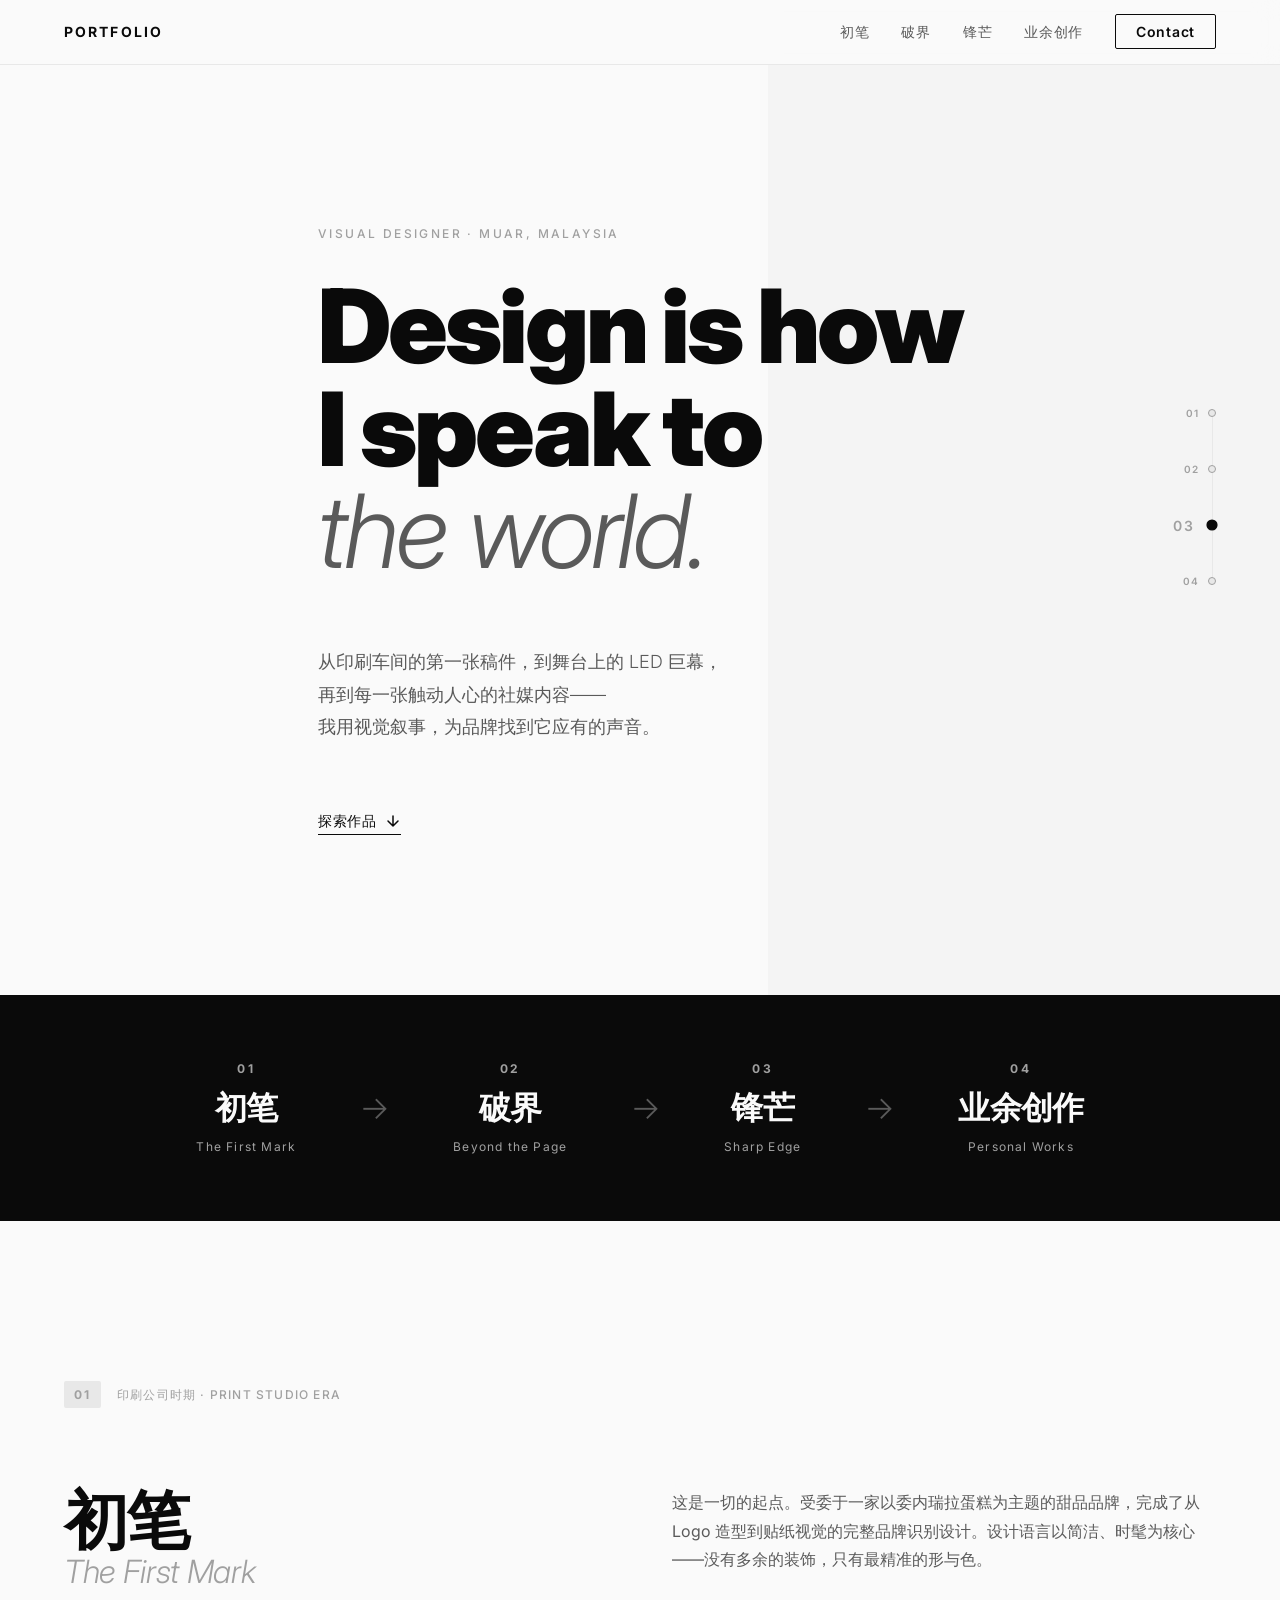
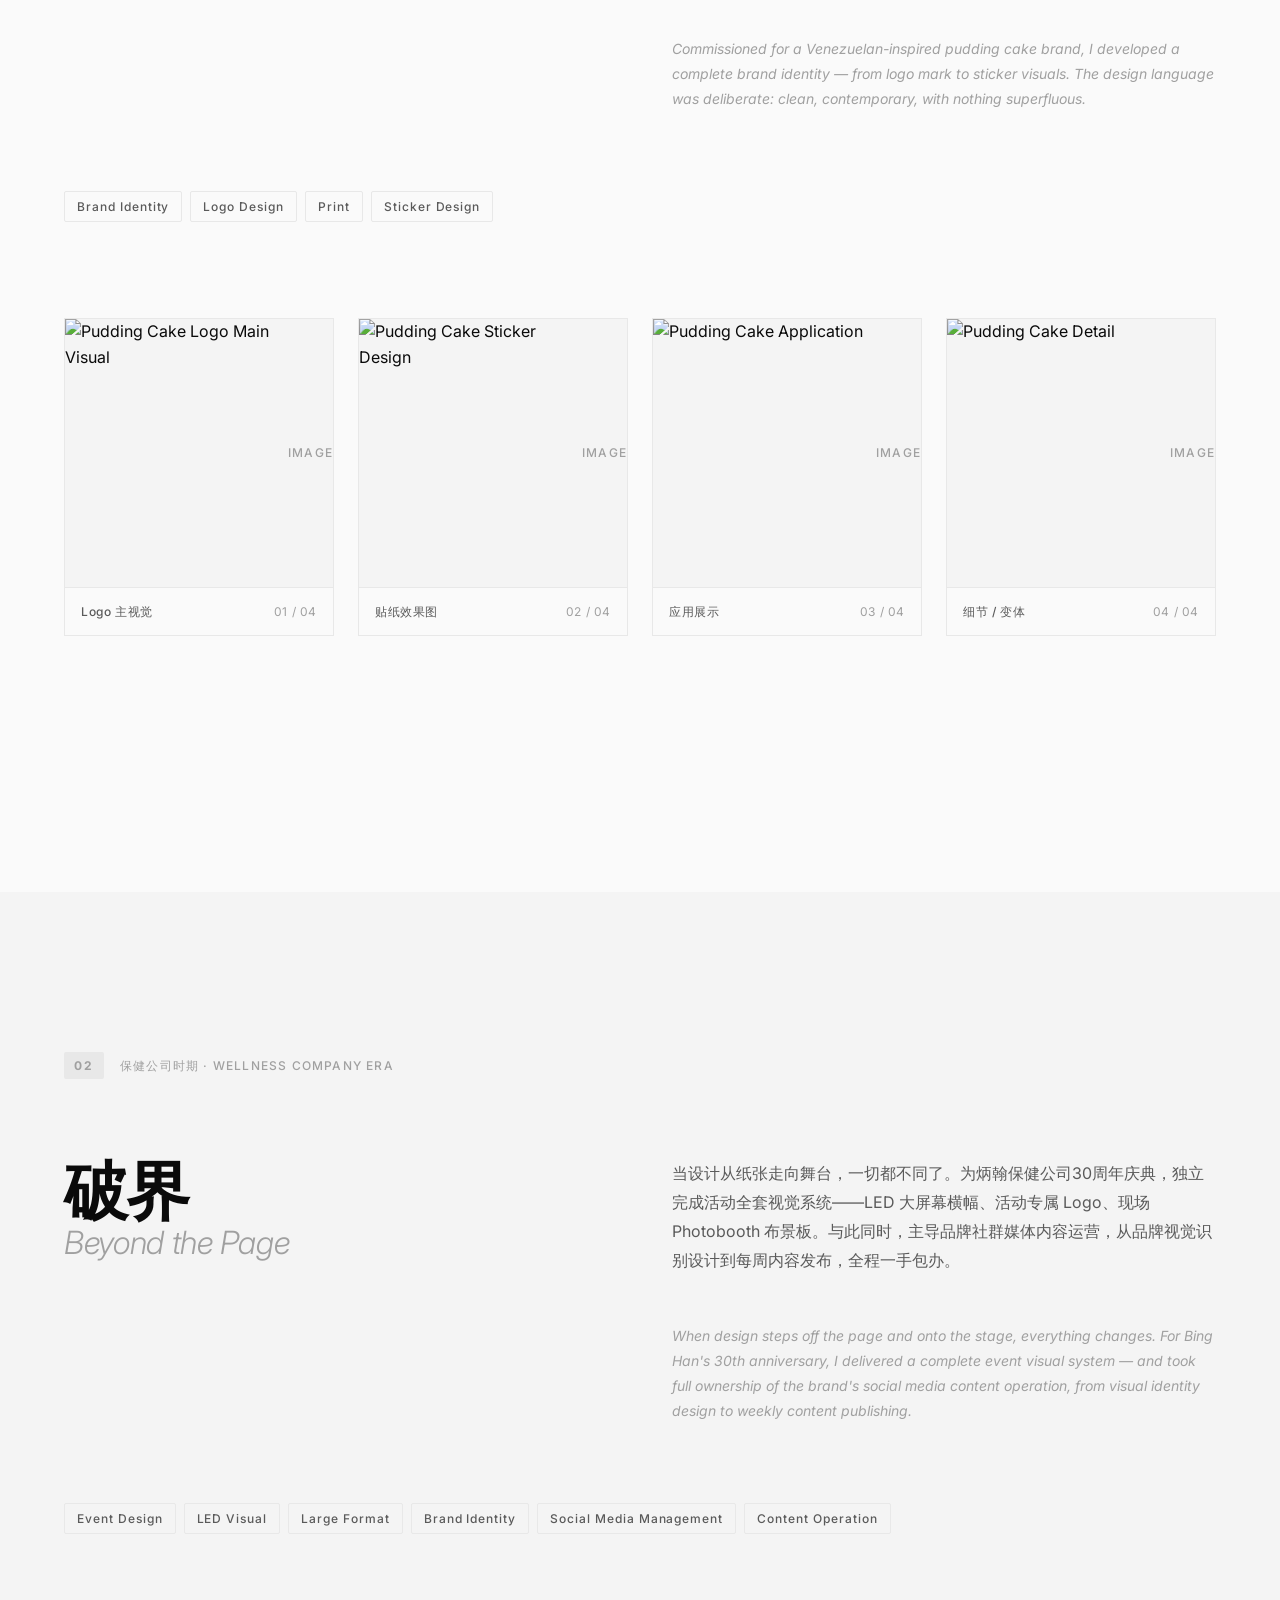
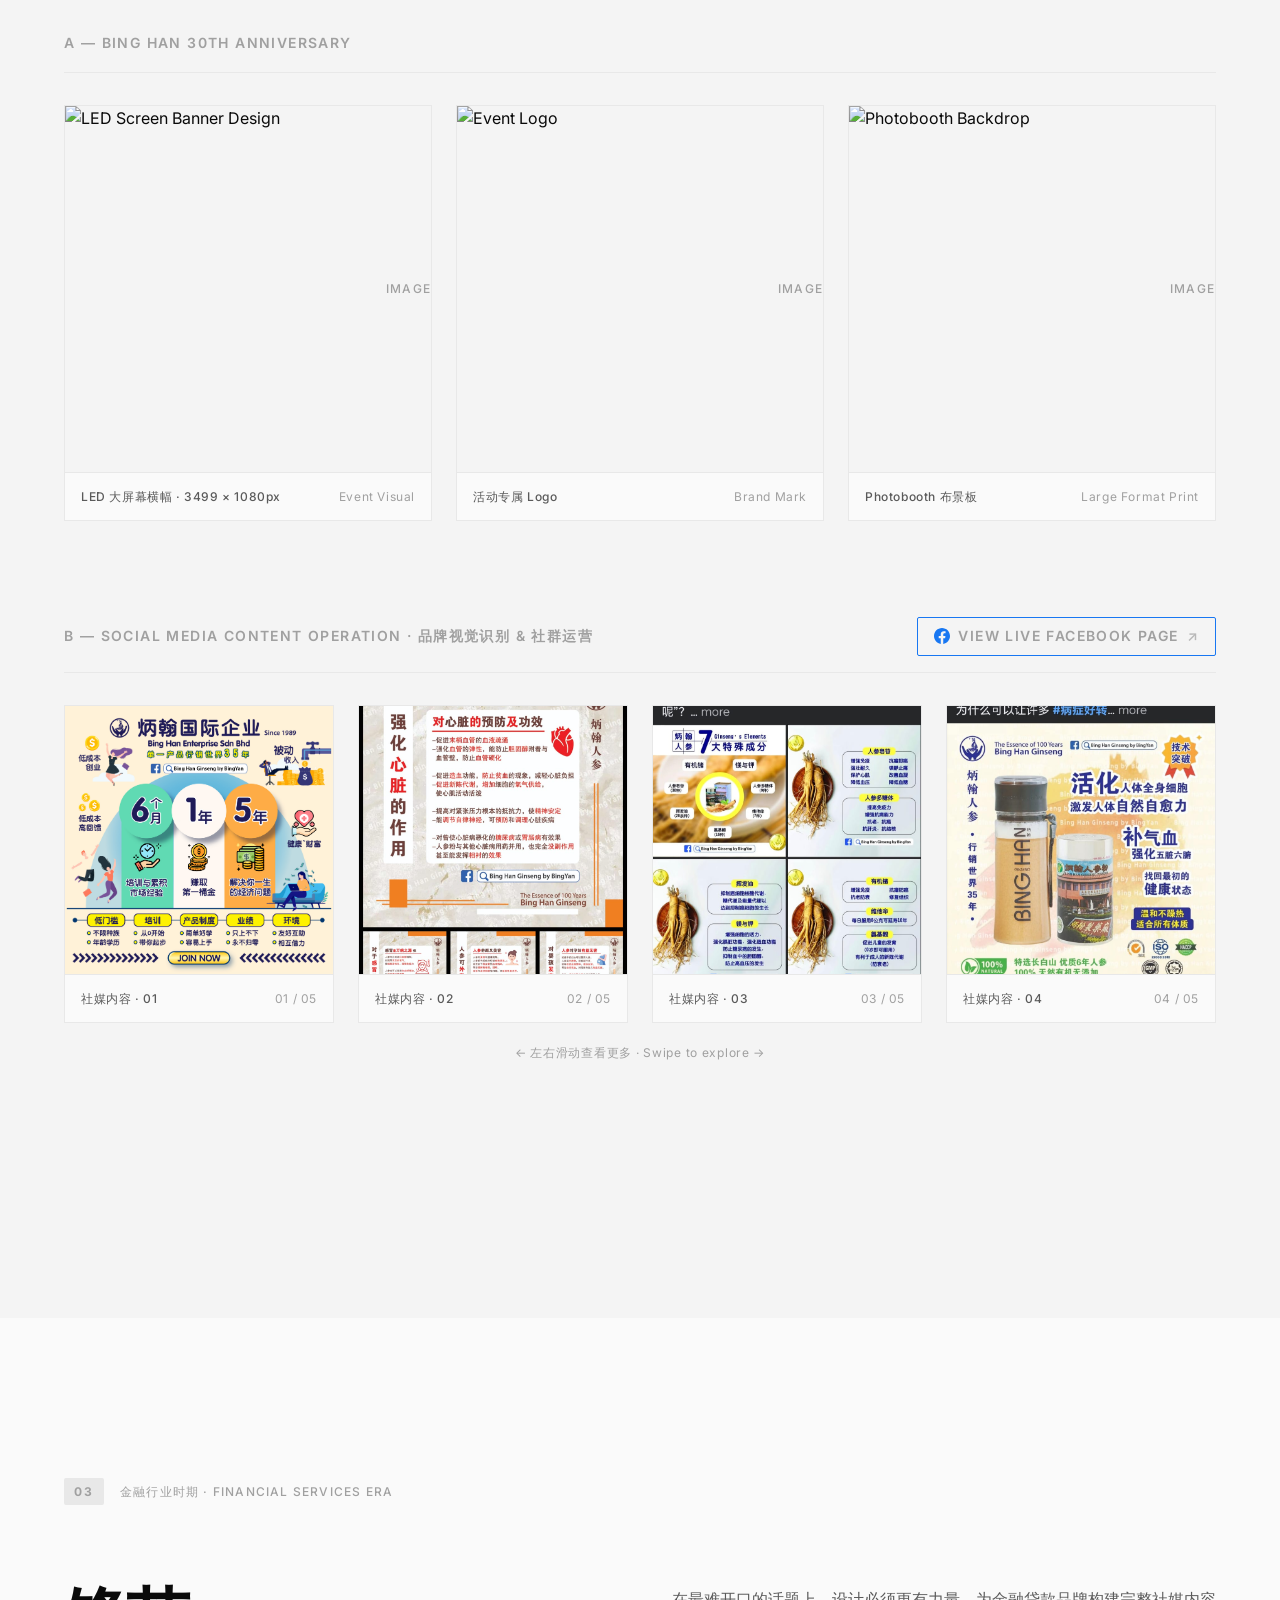
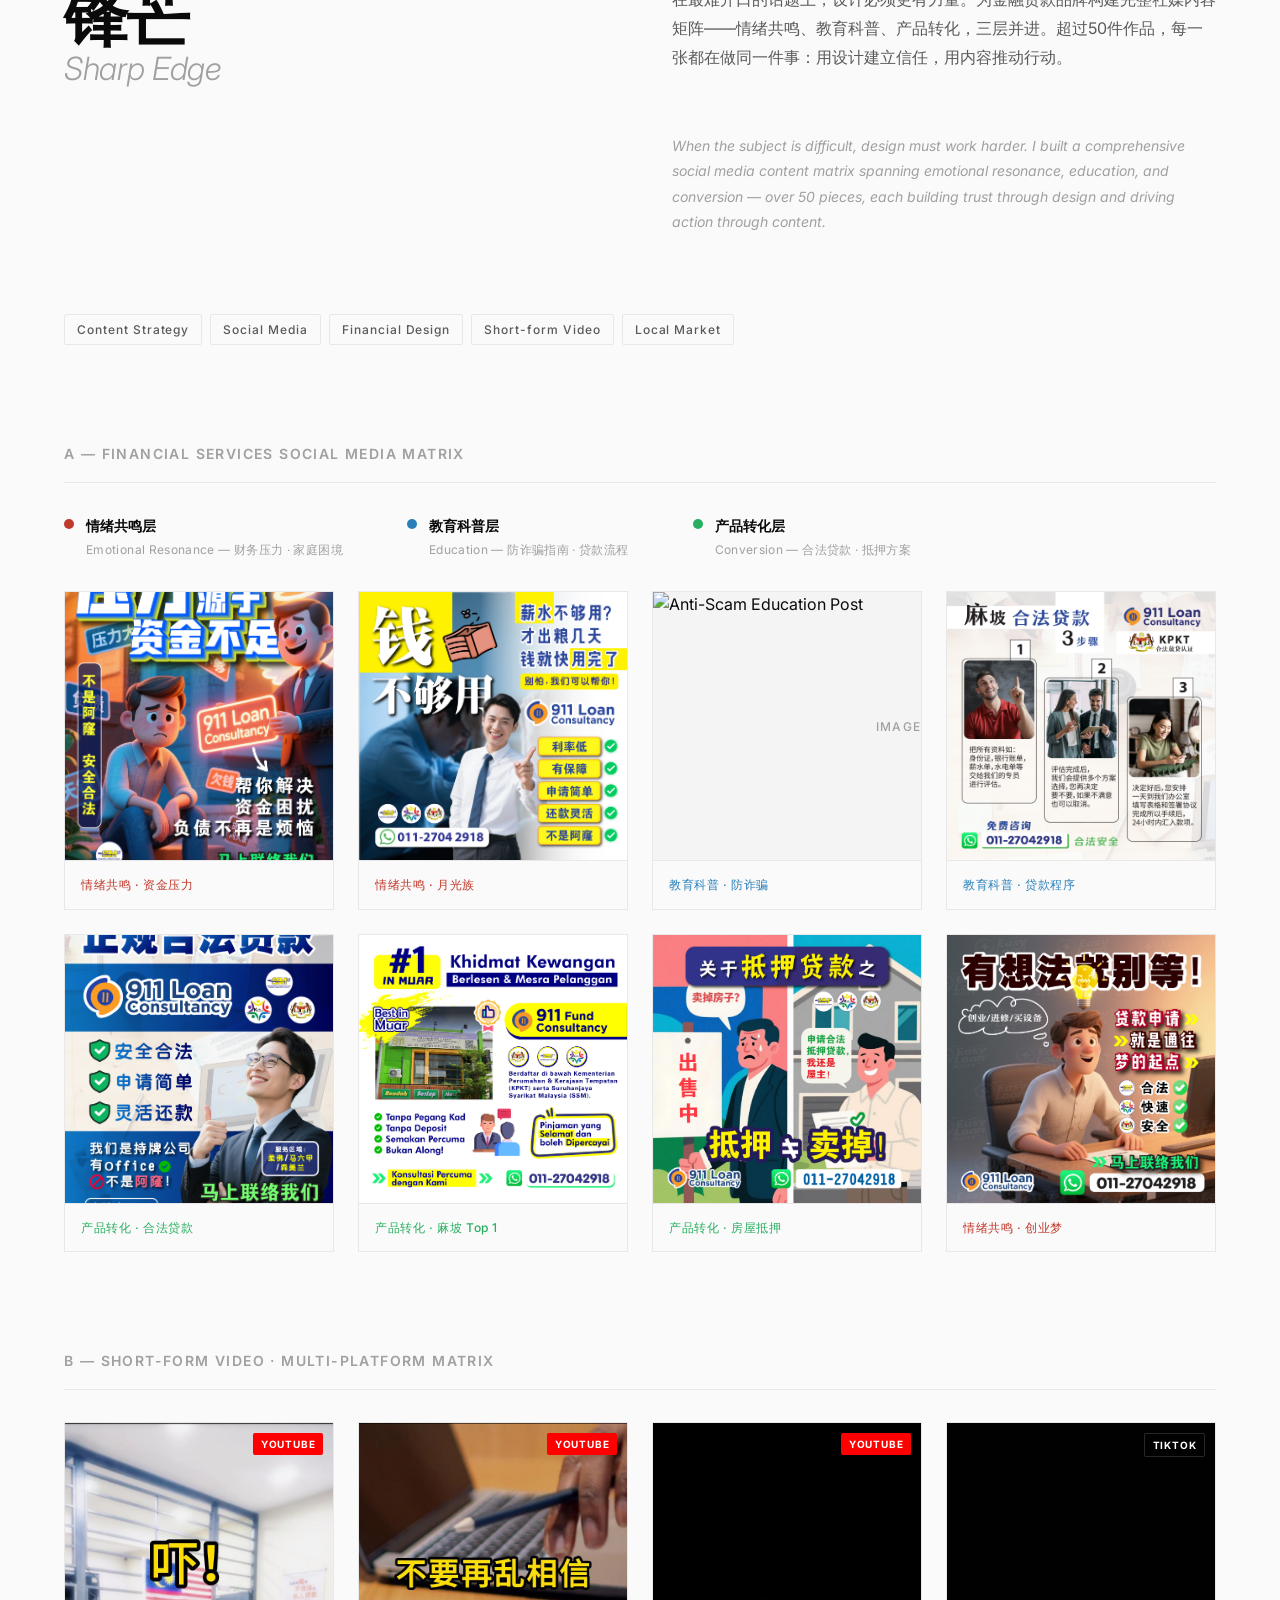
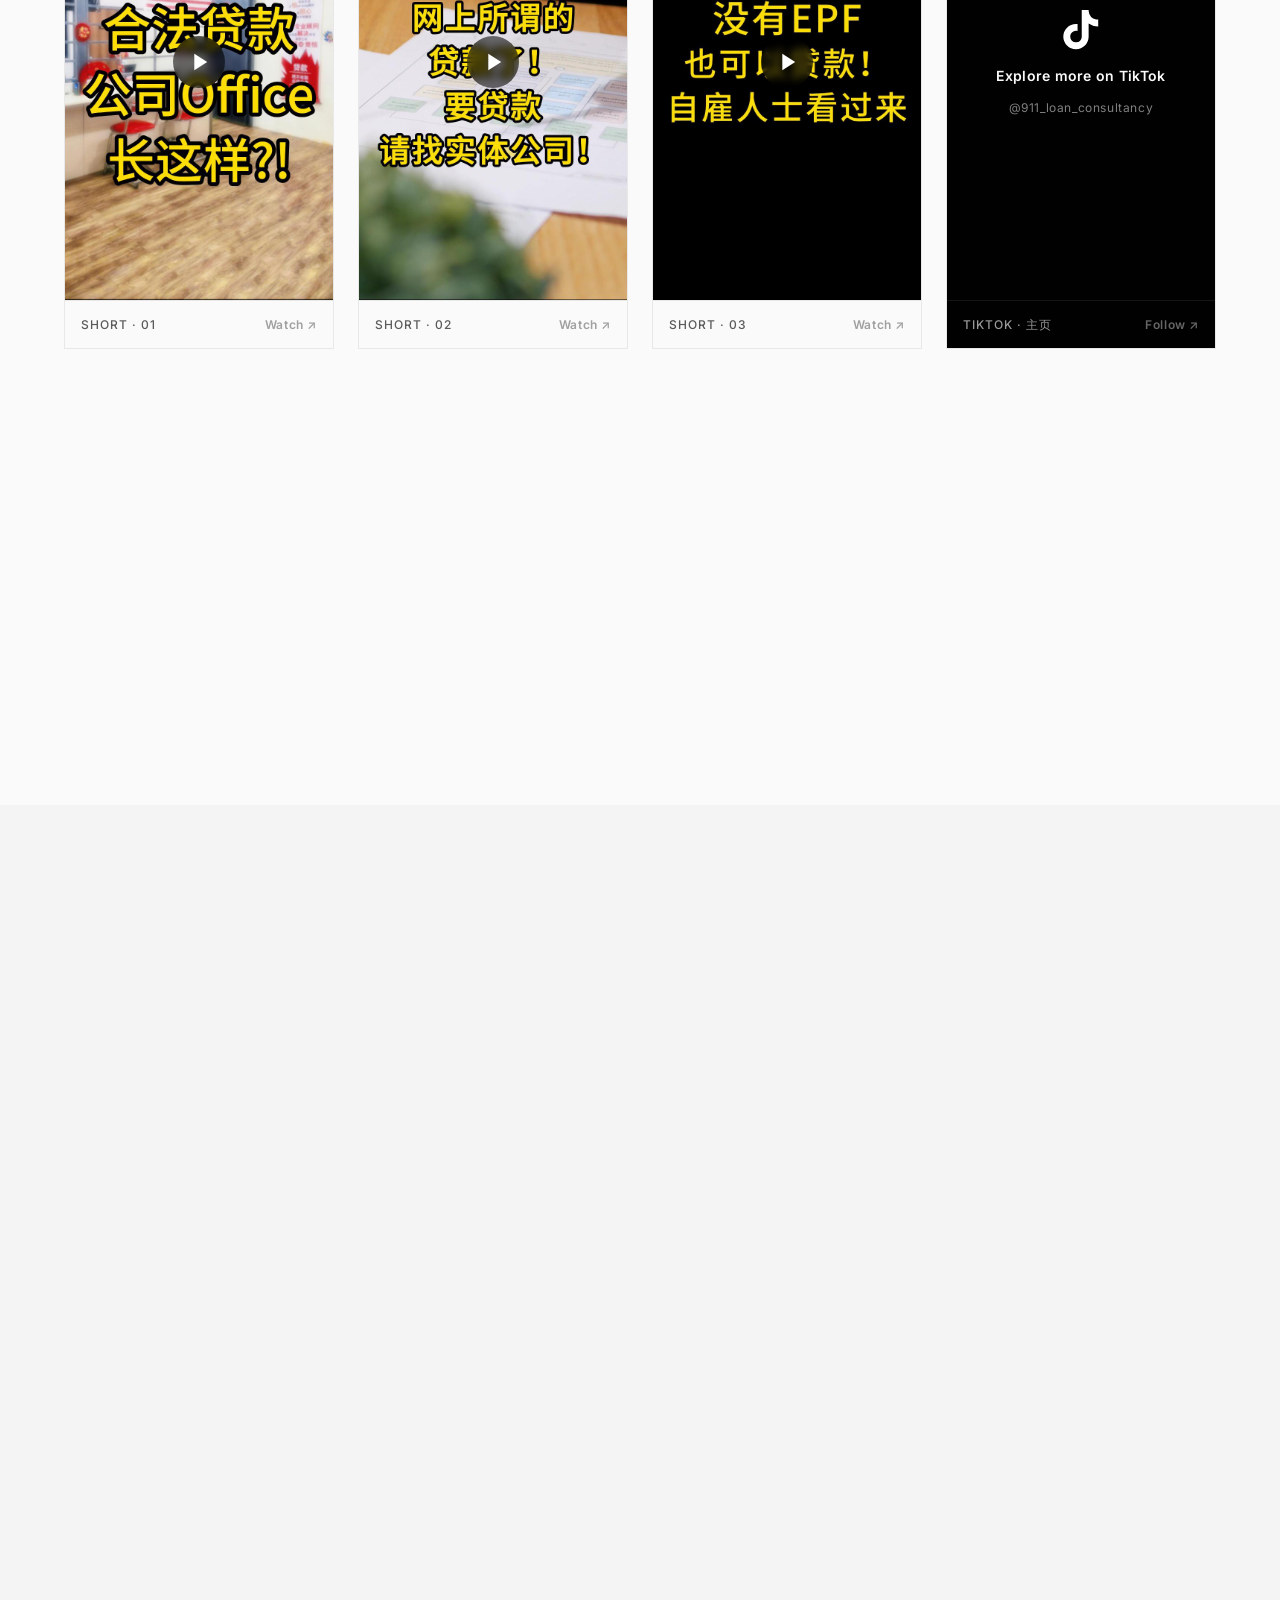
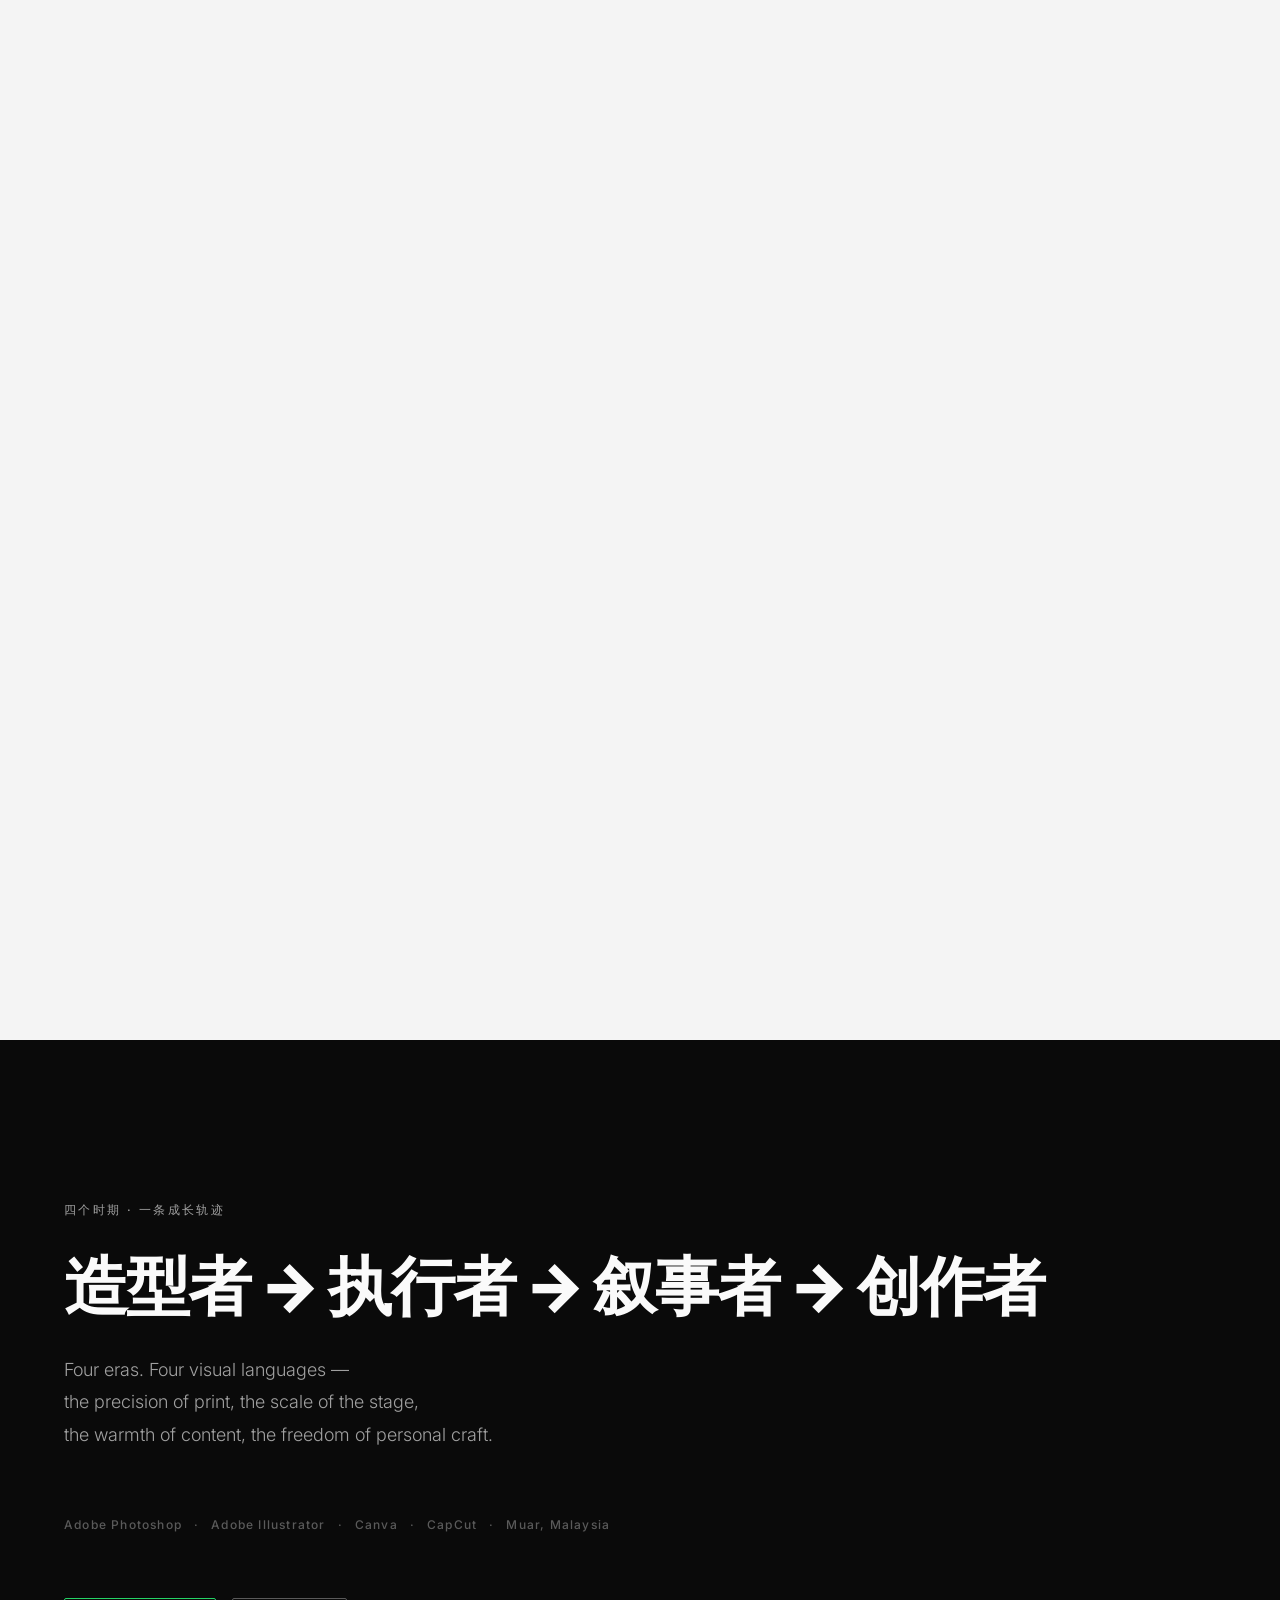
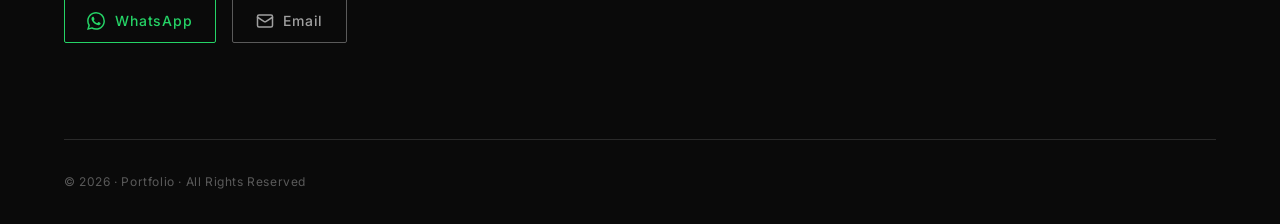
==== projects/portfolio_web/index.html @ f8f8dd73 "my portfolio launch" ====
<!DOCTYPE html>
<html lang="zh-CN">
<head>
  <meta charset="UTF-8" />
  <meta name="viewport" content="width=device-width, initial-scale=1.0" />
  <title>Portfolio · Design Evolution</title>
  <link rel="preconnect" href="https://fonts.googleapis.com" />
  <link rel="preconnect" href="https://fonts.gstatic.com" crossorigin />
  <link href="https://fonts.googleapis.com/css2?family=Inter:wght@300;400;500;600;700;900&display=swap" rel="stylesheet" />
  <link rel="stylesheet" href="style.css" />
</head>
<body>

  <!-- ═══════════════════════════════════════
       NAVIGATION
  ═══════════════════════════════════════ -->
  <nav class="nav">
    <div class="nav__inner">
      <span class="nav__logo">Portfolio</span>
      <ul class="nav__links">
        <li><a href="#era-1">初笔</a></li>
        <li><a href="#era-2">破界</a></li>
        <li><a href="#era-3">锋芒</a></li>
        <li><a href="#era-4">业余创作</a></li>
        <li><a href="#contact" class="nav__cta">Contact</a></li>
      </ul>
    </div>
  </nav>

  <!-- ═══════════════════════════════════════
       HERO
  ═══════════════════════════════════════ -->
  <header class="hero">
    <div class="hero__inner">
      <p class="hero__eyebrow">Visual Designer · Muar, Malaysia</p>
      <h1 class="hero__title">
        Design is how<br />
        I speak to<br />
        <em>the world.</em>
      </h1>
      <p class="hero__sub">
        从印刷车间的第一张稿件，到舞台上的 LED 巨幕，<br />
        再到每一张触动人心的社媒内容——<br />
        我用视觉叙事，为品牌找到它应有的声音。
      </p>
      <a href="#era-1" class="hero__scroll">
        <span>探索作品</span>
        <svg width="16" height="16" viewBox="0 0 16 16" fill="none">
          <path d="M8 3v10M3 8l5 5 5-5" stroke="currentColor" stroke-width="1.5" stroke-linecap="round" stroke-linejoin="round"/>
        </svg>
      </a>
    </div>
    <!-- Timeline indicator -->
    <div class="hero__timeline">
      <div class="timeline-dot active" data-era="01"></div>
      <div class="timeline-line"></div>
      <div class="timeline-dot" data-era="02"></div>
      <div class="timeline-line"></div>
      <div class="timeline-dot" data-era="03"></div>
      <div class="timeline-line"></div>
      <div class="timeline-dot" data-era="04"></div>
    </div>
  </header>

  <!-- ═══════════════════════════════════════
       EVOLUTION STRIP
  ═══════════════════════════════════════ -->
  <section class="evolution">
    <div class="evolution__inner">
      <div class="evolution__item">
        <span class="evolution__num">01</span>
        <span class="evolution__zh">初笔</span>
        <span class="evolution__en">The First Mark</span>
      </div>
      <div class="evolution__arrow">→</div>
      <div class="evolution__item">
        <span class="evolution__num">02</span>
        <span class="evolution__zh">破界</span>
        <span class="evolution__en">Beyond the Page</span>
      </div>
      <div class="evolution__arrow">→</div>
      <div class="evolution__item">
        <span class="evolution__num">03</span>
        <span class="evolution__zh">锋芒</span>
        <span class="evolution__en">Sharp Edge</span>
      </div>
      <div class="evolution__arrow">→</div>
      <div class="evolution__item">
        <span class="evolution__num">04</span>
        <span class="evolution__zh">业余创作</span>
        <span class="evolution__en">Personal Works</span>
      </div>
    </div>
  </section>

  <!-- ═══════════════════════════════════════
       ERA 1 — 初笔 · THE FIRST MARK
  ═══════════════════════════════════════ -->
  <section class="era" id="era-1">
    <div class="era__header">
      <div class="era__meta">
        <span class="era__num">01</span>
        <span class="era__context">印刷公司时期 · Print Studio Era</span>
      </div>
      <h2 class="era__title">初笔<br /><span>The First Mark</span></h2>
      <p class="era__desc">
        这是一切的起点。受委于一家以委内瑞拉蛋糕为主题的甜品品牌，完成了从 Logo 造型到贴纸视觉的完整品牌识别设计。设计语言以简洁、时髦为核心——没有多余的装饰，只有最精准的形与色。
      </p>
      <p class="era__desc era__desc--en">
        Commissioned for a Venezuelan-inspired pudding cake brand, I developed a complete brand identity — from logo mark to sticker visuals. The design language was deliberate: clean, contemporary, with nothing superfluous.
      </p>
      <div class="era__tags">
        <span class="tag">Brand Identity</span>
        <span class="tag">Logo Design</span>
        <span class="tag">Print</span>
        <span class="tag">Sticker Design</span>
      </div>
    </div>

    <div class="era__grid era__grid--4">
      <div class="card">
        <div class="card__img-wrap">
          <img src="../../assets/portfolio/p1/Portfolio pudding cake-01.jpg"
               alt="Pudding Cake Logo Main Visual"
               loading="lazy"
               onerror="this.parentElement.classList.add('card__img-wrap--placeholder')" />
        </div>
        <div class="card__info">
          <span class="card__label">Logo 主视觉</span>
          <span class="card__num">01 / 04</span>
        </div>
      </div>
      <div class="card">
        <div class="card__img-wrap">
          <img src="../../assets/portfolio/p1/Portfolio pudding cake-02.jpg"
               alt="Pudding Cake Sticker Design"
               loading="lazy"
               onerror="this.parentElement.classList.add('card__img-wrap--placeholder')" />
        </div>
        <div class="card__info">
          <span class="card__label">贴纸效果图</span>
          <span class="card__num">02 / 04</span>
        </div>
      </div>
      <div class="card">
        <div class="card__img-wrap">
          <img src="../../assets/portfolio/p1/Portfolio pudding cake-03.jpg"
               alt="Pudding Cake Application"
               loading="lazy"
               onerror="this.parentElement.classList.add('card__img-wrap--placeholder')" />
        </div>
        <div class="card__info">
          <span class="card__label">应用展示</span>
          <span class="card__num">03 / 04</span>
        </div>
      </div>
      <div class="card">
        <div class="card__img-wrap">
          <img src="../../assets/portfolio/p1/Portfolio pudding cake-04.jpg"
               alt="Pudding Cake Detail"
               loading="lazy"
               onerror="this.parentElement.classList.add('card__img-wrap--placeholder')" />
        </div>
        <div class="card__info">
          <span class="card__label">细节 / 变体</span>
          <span class="card__num">04 / 04</span>
        </div>
      </div>
    </div>
  </section>

  <!-- ═══════════════════════════════════════
       ERA 2 — 破界 · BEYOND THE PAGE
  ═══════════════════════════════════════ -->
  <section class="era era--alt" id="era-2">
    <div class="era__header">
      <div class="era__meta">
        <span class="era__num">02</span>
        <span class="era__context">保健公司时期 · Wellness Company Era</span>
      </div>
      <h2 class="era__title">破界<br /><span>Beyond the Page</span></h2>
      <p class="era__desc">
        当设计从纸张走向舞台，一切都不同了。为炳翰保健公司30周年庆典，独立完成活动全套视觉系统——LED 大屏幕横幅、活动专属 Logo、现场 Photobooth 布景板。与此同时，主导品牌社群媒体内容运营，从品牌视觉识别设计到每周内容发布，全程一手包办。
      </p>
      <p class="era__desc era__desc--en">
        When design steps off the page and onto the stage, everything changes. For Bing Han's 30th anniversary, I delivered a complete event visual system — and took full ownership of the brand's social media content operation, from visual identity design to weekly content publishing.
      </p>
      <div class="era__tags">
        <span class="tag">Event Design</span>
        <span class="tag">LED Visual</span>
        <span class="tag">Large Format</span>
        <span class="tag">Brand Identity</span>
        <span class="tag">Social Media Management</span>
        <span class="tag">Content Operation</span>
      </div>
    </div>

    <!-- Sub-project A: Anniversary -->
    <div class="era__subheading">
      <span>A — Bing Han 30th Anniversary</span>
    </div>
    <div class="era__grid era__grid--3">
      <div class="card card--wide">
        <div class="card__img-wrap">
          <img src="../../assets/portfolio/p2/Bing Han 30th Anniversary/Led Screen presentation Design/3499 x 1080-01.png"
               alt="LED Screen Banner Design"
               loading="lazy"
               onerror="this.parentElement.classList.add('card__img-wrap--placeholder')" />
        </div>
        <div class="card__info">
          <span class="card__label">LED 大屏幕横幅 · 3499 × 1080px</span>
          <span class="card__num">Event Visual</span>
        </div>
      </div>
      <div class="card">
        <div class="card__img-wrap">
          <img src="../../assets/portfolio/p2/Bing Han 30th Anniversary/Led Screen presentation Design/LED Screen Logo-01.png"
               alt="Event Logo"
               loading="lazy"
               onerror="this.parentElement.classList.add('card__img-wrap--placeholder')" />
        </div>
        <div class="card__info">
          <span class="card__label">活动专属 Logo</span>
          <span class="card__num">Brand Mark</span>
        </div>
      </div>
      <div class="card">
        <div class="card__img-wrap">
          <img src="../../assets/portfolio/p2/Bing Han 30th Anniversary/Photobooth Design/布景板-01-01.jpg"
               alt="Photobooth Backdrop"
               loading="lazy"
               onerror="this.parentElement.classList.add('card__img-wrap--placeholder')" />
        </div>
        <div class="card__info">
          <span class="card__label">Photobooth 布景板</span>
          <span class="card__num">Large Format Print</span>
        </div>
      </div>
    </div>

    <!-- Sub-project B: Social Media Carousel + Facebook CTA -->
    <div class="era__subheading era__subheading--flex">
      <span>B — Social Media Content Operation · 品牌视觉识别 &amp; 社群运营</span>
      <a href="https://www.facebook.com/profile.php?id=100085576548294"
         class="fb-btn"
         target="_blank" rel="noopener noreferrer"
         aria-label="View Live Facebook Page">
        <svg width="16" height="16" viewBox="0 0 24 24" fill="currentColor" aria-hidden="true">
          <path d="M24 12.073c0-6.627-5.373-12-12-12s-12 5.373-12 12c0 5.99 4.388 10.954 10.125 11.854v-8.385H7.078v-3.47h3.047V9.43c0-3.007 1.792-4.669 4.533-4.669 1.312 0 2.686.235 2.686.235v2.953H15.83c-1.491 0-1.956.925-1.956 1.874v2.25h3.328l-.532 3.47h-2.796v8.385C19.612 23.027 24 18.062 24 12.073z"/>
        </svg>
        <span>View Live Facebook Page</span>
        <span class="fb-btn__arrow">↗</span>
      </a>
    </div>

    <!-- Horizontal Scroll Carousel -->
    <div class="carousel-wrap">
      <div class="carousel" role="region" aria-label="Social Media Posts Carousel">

        <div class="carousel-slide">
          <div class="carousel-img-wrap">
            <img src="../../assets/portfolio/p2/Social Media Post/1.jpg"
                 alt="Social Media Post 01"
                 loading="lazy"
                 onerror="this.parentElement.classList.add('carousel-img-wrap--placeholder')" />
          </div>
          <div class="carousel-info">
            <span class="carousel-label">社媒内容 · 01</span>
            <span class="carousel-num">01 / 05</span>
          </div>
        </div>

        <div class="carousel-slide">
          <div class="carousel-img-wrap">
            <img src="../../assets/portfolio/p2/Social Media Post/2.jpeg"
                 alt="Social Media Post 02"
                 loading="lazy"
                 onerror="this.parentElement.classList.add('carousel-img-wrap--placeholder')" />
          </div>
          <div class="carousel-info">
            <span class="carousel-label">社媒内容 · 02</span>
            <span class="carousel-num">02 / 05</span>
          </div>
        </div>

        <div class="carousel-slide">
          <div class="carousel-img-wrap">
            <img src="../../assets/portfolio/p2/Social Media Post/3.jpeg"
                 alt="Social Media Post 03"
                 loading="lazy"
                 onerror="this.parentElement.classList.add('carousel-img-wrap--placeholder')" />
          </div>
          <div class="carousel-info">
            <span class="carousel-label">社媒内容 · 03</span>
            <span class="carousel-num">03 / 05</span>
          </div>
        </div>

        <div class="carousel-slide">
          <div class="carousel-img-wrap">
            <img src="../../assets/portfolio/p2/Social Media Post/4.jpeg"
                 alt="Social Media Post 04"
                 loading="lazy"
                 onerror="this.parentElement.classList.add('carousel-img-wrap--placeholder')" />
          </div>
          <div class="carousel-info">
            <span class="carousel-label">社媒内容 · 04</span>
            <span class="carousel-num">04 / 05</span>
          </div>
        </div>

        <div class="carousel-slide">
          <div class="carousel-img-wrap">
            <img src="../../assets/portfolio/p2/Social Media Post/5.jpeg"
                 alt="Social Media Post 05"
                 loading="lazy"
                 onerror="this.parentElement.classList.add('carousel-img-wrap--placeholder')" />
          </div>
          <div class="carousel-info">
            <span class="carousel-label">社媒内容 · 05</span>
            <span class="carousel-num">05 / 05</span>
          </div>
        </div>

      </div>
      <!-- Scroll hint -->
      <p class="carousel-hint">← 左右滑动查看更多 · Swipe to explore →</p>
    </div>

  </section>

  <!-- ═══════════════════════════════════════
       ERA 3 — 锋芒 · SHARP EDGE
  ═══════════════════════════════════════ -->
  <section class="era" id="era-3">
    <div class="era__header">
      <div class="era__meta">
        <span class="era__num">03</span>
        <span class="era__context">金融行业时期 · Financial Services Era</span>
      </div>
      <h2 class="era__title">锋芒<br /><span>Sharp Edge</span></h2>
      <p class="era__desc">
        在最难开口的话题上，设计必须更有力量。为金融贷款品牌构建完整社媒内容矩阵——情绪共鸣、教育科普、产品转化，三层并进。超过50件作品，每一张都在做同一件事：用设计建立信任，用内容推动行动。
      </p>
      <p class="era__desc era__desc--en">
        When the subject is difficult, design must work harder. I built a comprehensive social media content matrix spanning emotional resonance, education, and conversion — over 50 pieces, each building trust through design and driving action through content.
      </p>
      <div class="era__tags">
        <span class="tag">Content Strategy</span>
        <span class="tag">Social Media</span>
        <span class="tag">Financial Design</span>
        <span class="tag">Short-form Video</span>
        <span class="tag">Local Market</span>
      </div>
    </div>

    <!-- Sub-project A: Social Media Matrix -->
    <div class="era__subheading">
      <span>A — Financial Services Social Media Matrix</span>
    </div>

    <!-- Content Layer Labels -->
    <div class="content-layers">
      <div class="layer">
        <span class="layer__dot layer__dot--1"></span>
        <div>
          <strong>情绪共鸣层</strong>
          <p>Emotional Resonance — 财务压力 · 家庭困境</p>
        </div>
      </div>
      <div class="layer">
        <span class="layer__dot layer__dot--2"></span>
        <div>
          <strong>教育科普层</strong>
          <p>Education — 防诈骗指南 · 贷款流程</p>
        </div>
      </div>
      <div class="layer">
        <span class="layer__dot layer__dot--3"></span>
        <div>
          <strong>产品转化层</strong>
          <p>Conversion — 合法贷款 · 抵押方案</p>
        </div>
      </div>
    </div>

    <div class="era__grid era__grid--4">
      <div class="card">
        <div class="card__img-wrap">
          <img src="../../assets/portfolio/p3/Social Media Post/压力源于资金不足-01-01.jpg"
               alt="Financial Stress Post"
               loading="lazy"
               onerror="this.parentElement.classList.add('card__img-wrap--placeholder')" />
        </div>
        <div class="card__info">
          <span class="card__label card__label--layer1">情绪共鸣 · 资金压力</span>
        </div>
      </div>
      <div class="card">
        <div class="card__img-wrap">
          <img src="../../assets/portfolio/p3/Social Media Post/才出粮就没钱-01.jpg"
               alt="Paycheck to Paycheck Post"
               loading="lazy"
               onerror="this.parentElement.classList.add('card__img-wrap--placeholder')" />
        </div>
        <div class="card__info">
          <span class="card__label card__label--layer1">情绪共鸣 · 月光族</span>
        </div>
      </div>
      <div class="card">
        <div class="card__img-wrap">
          <img src="../../assets/portfolio/p3/Social Media Post/提防诈骗-01.jpg"
               alt="Anti-Scam Education Post"
               loading="lazy"
               onerror="this.parentElement.classList.add('card__img-wrap--placeholder')" />
        </div>
        <div class="card__info">
          <span class="card__label card__label--layer2">教育科普 · 防诈骗</span>
        </div>
      </div>
      <div class="card">
        <div class="card__img-wrap">
          <img src="../../assets/portfolio/p3/Social Media Post/贷款程序-01.jpg"
               alt="Loan Process Post"
               loading="lazy"
               onerror="this.parentElement.classList.add('card__img-wrap--placeholder')" />
        </div>
        <div class="card__info">
          <span class="card__label card__label--layer2">教育科普 · 贷款程序</span>
        </div>
      </div>
      <div class="card">
        <div class="card__img-wrap">
          <img src="../../assets/portfolio/p3/Social Media Post/正规合法贷款-01.jpg"
               alt="Legal Loan Post"
               loading="lazy"
               onerror="this.parentElement.classList.add('card__img-wrap--placeholder')" />
        </div>
        <div class="card__info">
          <span class="card__label card__label--layer3">产品转化 · 合法贷款</span>
        </div>
      </div>
      <div class="card">
        <div class="card__img-wrap">
          <img src="../../assets/portfolio/p3/Social Media Post/麻坡top1合法贷款-09.jpg"
               alt="Muar Top 1 Loan Post"
               loading="lazy"
               onerror="this.parentElement.classList.add('card__img-wrap--placeholder')" />
        </div>
        <div class="card__info">
          <span class="card__label card__label--layer3">产品转化 · 麻坡 Top 1</span>
        </div>
      </div>
      <div class="card">
        <div class="card__img-wrap">
          <img src="../../assets/portfolio/p3/Social Media Post/房子抵押贷款系列-01.jpg"
               alt="Mortgage Loan Post"
               loading="lazy"
               onerror="this.parentElement.classList.add('card__img-wrap--placeholder')" />
        </div>
        <div class="card__info">
          <span class="card__label card__label--layer3">产品转化 · 房屋抵押</span>
        </div>
      </div>
      <div class="card">
        <div class="card__img-wrap">
          <img src="../../assets/portfolio/p3/Social Media Post/创业梦叮咚-01.jpg"
               alt="Entrepreneurship Dream Post"
               loading="lazy"
               onerror="this.parentElement.classList.add('card__img-wrap--placeholder')" />
        </div>
        <div class="card__info">
          <span class="card__label card__label--layer1">情绪共鸣 · 创业梦</span>
        </div>
      </div>
    </div>

    <!-- Sub-project B: Short-form Video Matrix (3 YouTube + 1 TikTok) -->
    <div class="era__subheading">
      <span>B — Short-form Video · Multi-Platform Matrix</span>
    </div>
    <div class="shorts-grid">

      <!-- YouTube Short 01 -->
      <a class="shorts-item shorts-item--link"
         href="https://www.youtube.com/shorts/OzAQCE-EINQ"
         target="_blank" rel="noopener noreferrer"
         aria-label="Watch YouTube Short 01">
        <div class="shorts-frame">
          <img src="../../assets/portfolio/p3/Shorts Cover/Cover Pic For link 1.jpg"
               alt="YouTube Short 01 Cover"
               loading="lazy"
               onerror="this.parentElement.classList.add('shorts-frame--placeholder')" />
          <div class="shorts-play">
            <svg width="28" height="28" viewBox="0 0 24 24" fill="white" aria-hidden="true">
              <path d="M8 5v14l11-7z"/>
            </svg>
          </div>
          <div class="shorts-badge shorts-badge--yt">YouTube</div>
        </div>
        <div class="shorts-info">
          <span class="shorts-label">Short · 01</span>
          <span class="shorts-cta">Watch ↗</span>
        </div>
      </a>

      <!-- YouTube Short 02 -->
      <a class="shorts-item shorts-item--link"
         href="https://www.youtube.com/shorts/XDJvFCyjBCs"
         target="_blank" rel="noopener noreferrer"
         aria-label="Watch YouTube Short 02">
        <div class="shorts-frame">
          <img src="../../assets/portfolio/p3/Shorts Cover/Cover Pic For link 2.jpg"
               alt="YouTube Short 02 Cover"
               loading="lazy"
               onerror="this.parentElement.classList.add('shorts-frame--placeholder')" />
          <div class="shorts-play">
            <svg width="28" height="28" viewBox="0 0 24 24" fill="white" aria-hidden="true">
              <path d="M8 5v14l11-7z"/>
            </svg>
          </div>
          <div class="shorts-badge shorts-badge--yt">YouTube</div>
        </div>
        <div class="shorts-info">
          <span class="shorts-label">Short · 02</span>
          <span class="shorts-cta">Watch ↗</span>
        </div>
      </a>

      <!-- YouTube Short 03 -->
      <a class="shorts-item shorts-item--link"
         href="https://www.youtube.com/shorts/urLWPXKxaZw"
         target="_blank" rel="noopener noreferrer"
         aria-label="Watch YouTube Short 03">
        <div class="shorts-frame">
          <img src="../../assets/portfolio/p3/Shorts Cover/Cover Pic For link 3.jpg"
               alt="YouTube Short 03 Cover"
               loading="lazy"
               onerror="this.parentElement.classList.add('shorts-frame--placeholder')" />
          <div class="shorts-play">
            <svg width="28" height="28" viewBox="0 0 24 24" fill="white" aria-hidden="true">
              <path d="M8 5v14l11-7z"/>
            </svg>
          </div>
          <div class="shorts-badge shorts-badge--yt">YouTube</div>
        </div>
        <div class="shorts-info">
          <span class="shorts-label">Short · 03</span>
          <span class="shorts-cta">Watch ↗</span>
        </div>
      </a>

      <!-- TikTok — 压轴第4格 -->
      <a class="shorts-item shorts-item--link shorts-item--tiktok"
         href="https://www.tiktok.com/@911_loan_consultancy"
         target="_blank" rel="noopener noreferrer"
         aria-label="Visit TikTok Page">
        <div class="shorts-frame shorts-frame--tiktok">
          <div class="tiktok-cover">
            <svg width="48" height="48" viewBox="0 0 24 24" fill="white" aria-hidden="true">
              <path d="M19.59 6.69a4.83 4.83 0 0 1-3.77-4.25V2h-3.45v13.67a2.89 2.89 0 0 1-2.88 2.5 2.89 2.89 0 0 1-2.89-2.89 2.89 2.89 0 0 1 2.89-2.89c.28 0 .54.04.79.1V9.01a6.33 6.33 0 0 0-.79-.05 6.34 6.34 0 0 0-6.34 6.34 6.34 6.34 0 0 0 6.34 6.34 6.34 6.34 0 0 0 6.33-6.34V8.69a8.18 8.18 0 0 0 4.78 1.52V6.76a4.85 4.85 0 0 1-1.01-.07z"/>
            </svg>
            <p class="tiktok-cover__text">Explore more on TikTok</p>
            <p class="tiktok-cover__handle">@911_loan_consultancy</p>
          </div>
          <div class="shorts-badge shorts-badge--tt">TikTok</div>
        </div>
        <div class="shorts-info">
          <span class="shorts-label">TikTok · 主页</span>
          <span class="shorts-cta">Follow ↗</span>
        </div>
      </a>

    </div>

    <!-- Stats bar -->
    <div class="stats-bar">
      <div class="stat">
        <span class="stat__num">50+</span>
        <span class="stat__label">Social Media Posts</span>
      </div>
      <div class="stat__divider"></div>
      <div class="stat">
        <span class="stat__num">3</span>
        <span class="stat__label">Content Layers</span>
      </div>
      <div class="stat__divider"></div>
      <div class="stat">
        <span class="stat__num">3</span>
        <span class="stat__label">YouTube Shorts</span>
      </div>
      <div class="stat__divider"></div>
      <div class="stat">
        <span class="stat__num">1</span>
        <span class="stat__label">Local Market · Muar</span>
      </div>
    </div>
  </section>

  <!-- ═══════════════════════════════════════
       ERA 4 — 业余创作 · PERSONAL WORKS
  ═══════════════════════════════════════ -->
  <section class="era era--alt" id="era-4">
    <div class="era__header">
      <div class="era__meta">
        <span class="era__num">04</span>
        <span class="era__context">个人自由创作 · Personal Creative Works</span>
      </div>
      <h2 class="era__title">业余创作<br /><span>Personal Works</span></h2>
      <p class="era__desc">
        工作之外，设计从未停歇。这些是我在业余时间为不同客户完成的自由接案作品——从补习班的品牌视觉到课本封面，每一件都是真实需求下的真实解答。
      </p>
      <p class="era__desc era__desc--en">
        Design doesn't stop after hours. These are freelance projects completed outside of work — from tuition centre branding to textbook covers. Real briefs, real solutions, real craft.
      </p>
      <div class="era__tags">
        <span class="tag">Freelance</span>
        <span class="tag">Education Design</span>
        <span class="tag">Branding</span>
        <span class="tag">Print</span>
        <span class="tag">Social Media</span>
      </div>
    </div>

    <!-- Row 1: 按摩院设计 (4 cards) -->
    <div class="era__subheading">
      <span>A — 按摩院品牌视觉 · Massage Parlour Branding</span>
    </div>
    <div class="era__grid era__grid--4">
      <div class="card">
        <div class="card__img-wrap">
          <img src="../../assets/portfolio/p4/业余设计/按摩服务menu.jpg"
               alt="Massage Service Menu Design"
               loading="lazy"
               onerror="this.parentElement.classList.add('card__img-wrap--placeholder')" />
        </div>
        <div class="card__info">
          <span class="card__label">服务菜单设计</span>
        </div>
      </div>
      <div class="card">
        <div class="card__img-wrap">
          <img src="../../assets/portfolio/p4/业余设计/按摩院8.8 配套传单 Front.jpg"
               alt="Massage Promo Flyer Front"
               loading="lazy"
               onerror="this.parentElement.classList.add('card__img-wrap--placeholder')" />
        </div>
        <div class="card__info">
          <span class="card__label">8.8 配套传单 · 正面</span>
        </div>
      </div>
      <div class="card">
        <div class="card__img-wrap">
          <img src="../../assets/portfolio/p4/业余设计/按摩院8.8 配套传单 Back.jpg"
               alt="Massage Promo Flyer Back"
               loading="lazy"
               onerror="this.parentElement.classList.add('card__img-wrap--placeholder')" />
        </div>
        <div class="card__info">
          <span class="card__label">8.8 配套传单 · 背面</span>
        </div>
      </div>
      <div class="card">
        <div class="card__img-wrap">
          <img src="../../assets/portfolio/p4/业余设计/按摩院开业邀请函.jpg"
               alt="Massage Parlour Opening Invitation"
               loading="lazy"
               onerror="this.parentElement.classList.add('card__img-wrap--placeholder')" />
        </div>
        <div class="card__info">
          <span class="card__label">开业邀请函</span>
        </div>
      </div>
    </div>

    <!-- Row 2: 补习班设计 (4 cards) -->
    <div class="era__subheading">
      <span>B — 补习班品牌视觉 · Tuition Centre Branding</span>
    </div>
    <div class="era__grid era__grid--4">
      <div class="card">
        <div class="card__img-wrap">
          <img src="../../assets/portfolio/p4/业余设计/补习班 11月海报-社媒Post 02.jpg"
               alt="Tuition Centre November Poster 02"
               loading="lazy"
               onerror="this.parentElement.classList.add('card__img-wrap--placeholder')" />
        </div>
        <div class="card__info">
          <span class="card__label">11月海报 · 社媒 01</span>
        </div>
      </div>
      <div class="card">
        <div class="card__img-wrap">
          <img src="../../assets/portfolio/p4/业余设计/补习班 11月海报-社媒Post 03.jpg"
               alt="Tuition Centre November Poster 03"
               loading="lazy"
               onerror="this.parentElement.classList.add('card__img-wrap--placeholder')" />
        </div>
        <div class="card__info">
          <span class="card__label">11月海报 · 社媒 02</span>
        </div>
      </div>
      <div class="card">
        <div class="card__img-wrap">
          <img src="../../assets/portfolio/p4/业余设计/补习班社媒Post.jpg"
               alt="Tuition Centre Social Media Post"
               loading="lazy"
               onerror="this.parentElement.classList.add('card__img-wrap--placeholder')" />
        </div>
        <div class="card__info">
          <span class="card__label">社媒内容贴文</span>
        </div>
      </div>
      <div class="card">
        <div class="card__img-wrap">
          <img src="../../assets/portfolio/p4/业余设计/门口布条-01.jpg"
               alt="Tuition Centre Entrance Banner"
               loading="lazy"
               onerror="this.parentElement.classList.add('card__img-wrap--placeholder')" />
        </div>
        <div class="card__info">
          <span class="card__label">门口布条设计</span>
        </div>
      </div>
    </div>
  </section>

  <!-- ═══════════════════════════════════════
       CLOSING / CONTACT
  ═══════════════════════════════════════ -->
  <footer class="footer" id="contact">
    <div class="footer__inner">
      <p class="footer__eyebrow">四个时期 · 一条成长轨迹</p>
      <h2 class="footer__title">
        造型者 → 执行者 → 叙事者 → 创作者
      </h2>
      <p class="footer__sub">
        Four eras. Four visual languages —<br />
        the precision of print, the scale of the stage,<br />
        the warmth of content, the freedom of personal craft.
      </p>
      <div class="footer__tools">
        <span>Adobe Photoshop</span>
        <span>·</span>
        <span>Adobe Illustrator</span>
        <span>·</span>
        <span>Canva</span>
        <span>·</span>
        <span>CapCut</span>
        <span>·</span>
        <span>Muar, Malaysia</span>
      </div>

      <!-- Contact Buttons -->
      <div class="footer__contact">
        <a href="https://wa.me/601169281341" class="contact-btn contact-btn--wa" target="_blank" rel="noopener noreferrer">
          <svg width="18" height="18" viewBox="0 0 24 24" fill="currentColor" aria-hidden="true">
            <path d="M17.472 14.382c-.297-.149-1.758-.867-2.03-.967-.273-.099-.471-.148-.67.15-.197.297-.767.966-.94 1.164-.173.199-.347.223-.644.075-.297-.15-1.255-.463-2.39-1.475-.883-.788-1.48-1.761-1.653-2.059-.173-.297-.018-.458.13-.606.134-.133.298-.347.446-.52.149-.174.198-.298.298-.497.099-.198.05-.371-.025-.52-.075-.149-.669-1.612-.916-2.207-.242-.579-.487-.5-.669-.51-.173-.008-.371-.01-.57-.01-.198 0-.52.074-.792.372-.272.297-1.04 1.016-1.04 2.479 0 1.462 1.065 2.875 1.213 3.074.149.198 2.096 3.2 5.077 4.487.709.306 1.262.489 1.694.625.712.227 1.36.195 1.871.118.571-.085 1.758-.719 2.006-1.413.248-.694.248-1.289.173-1.413-.074-.124-.272-.198-.57-.347m-5.421 7.403h-.004a9.87 9.87 0 01-5.031-1.378l-.361-.214-3.741.982.998-3.648-.235-.374a9.86 9.86 0 01-1.51-5.26c.001-5.45 4.436-9.884 9.888-9.884 2.64 0 5.122 1.03 6.988 2.898a9.825 9.825 0 012.893 6.994c-.003 5.45-4.437 9.884-9.885 9.884m8.413-18.297A11.815 11.815 0 0012.05 0C5.495 0 .16 5.335.157 11.892c0 2.096.547 4.142 1.588 5.945L.057 24l6.305-1.654a11.882 11.882 0 005.683 1.448h.005c6.554 0 11.89-5.335 11.893-11.893a11.821 11.821 0 00-3.48-8.413z"/>
          </svg>
          <span>WhatsApp</span>
        </a>
        <a href="mailto:yan199771@gmail.com" class="contact-btn contact-btn--email">
          <svg width="18" height="18" viewBox="0 0 24 24" fill="none" stroke="currentColor" stroke-width="2" stroke-linecap="round" stroke-linejoin="round" aria-hidden="true">
            <rect x="2" y="4" width="20" height="16" rx="2"/>
            <path d="m22 7-8.97 5.7a1.94 1.94 0 0 1-2.06 0L2 7"/>
          </svg>
          <span>Email</span>
        </a>
      </div>
    </div>
    <div class="footer__bottom">
      <span>© 2026 · Portfolio · All Rights Reserved</span>
    </div>
  </footer>

  <script src="script.js"></script>
</body>
</html>
---- projects/portfolio_web/style.css ----
/* ═══════════════════════════════════════════════════════════
   PORTFOLIO · DESIGN EVOLUTION
   UI/UX Designer: Minimalist · Typographic · Breathing Space
   Color System: Black / White / Gray — accent on interaction only
   ═══════════════════════════════════════════════════════════ */

/* ─── RESET & BASE ─────────────────────────────────────────── */
*, *::before, *::after {
  box-sizing: border-box;
  margin: 0;
  padding: 0;
}

:root {
  /* Color Tokens */
  --c-black:    #0a0a0a;
  --c-white:    #fafafa;
  --c-gray-100: #f4f4f4;
  --c-gray-200: #e8e8e8;
  --c-gray-400: #a0a0a0;
  --c-gray-600: #5a5a5a;
  --c-gray-800: #2a2a2a;
  --c-accent:   #1a1a1a;

  /* Layer Color Dots */
  --c-layer1: #c0392b;   /* Emotional — muted red */
  --c-layer2: #2980b9;   /* Education — muted blue */
  --c-layer3: #27ae60;   /* Conversion — muted green */

  /* Typography Scale */
  --fs-xs:   0.75rem;    /* 12px */
  --fs-sm:   0.875rem;   /* 14px */
  --fs-base: 1rem;       /* 16px */
  --fs-md:   1.125rem;   /* 18px */
  --fs-lg:   1.5rem;     /* 24px */
  --fs-xl:   2rem;       /* 32px */
  --fs-2xl:  3rem;       /* 48px */
  --fs-3xl:  4.5rem;     /* 72px */
  --fs-4xl:  6.5rem;     /* 104px */

  /* Spacing — generous breathing room */
  --sp-xs:   0.5rem;
  --sp-sm:   1rem;
  --sp-md:   2rem;
  --sp-lg:   4rem;
  --sp-xl:   6rem;
  --sp-2xl:  10rem;

  /* Layout */
  --max-w: 1280px;
  --gutter: clamp(1.5rem, 5vw, 4rem);

  /* Transitions */
  --ease: cubic-bezier(0.25, 0.46, 0.45, 0.94);
}

html {
  scroll-behavior: smooth;
  font-size: 16px;
}

body {
  font-family: 'Inter', -apple-system, BlinkMacSystemFont, 'Segoe UI', Arial, sans-serif;
  background-color: var(--c-white);
  color: var(--c-black);
  line-height: 1.6;
  -webkit-font-smoothing: antialiased;
  -moz-osx-font-smoothing: grayscale;
  overflow-x: hidden;
}

/* ─── SCROLLBAR ─────────────────────────────────────────────── */
::-webkit-scrollbar { width: 4px; }
::-webkit-scrollbar-track { background: var(--c-white); }
::-webkit-scrollbar-thumb { background: var(--c-gray-400); border-radius: 2px; }

/* ─── SELECTION ─────────────────────────────────────────────── */
::selection {
  background: var(--c-black);
  color: var(--c-white);
}

/* ─── NAVIGATION ────────────────────────────────────────────── */
.nav {
  position: fixed;
  top: 0;
  left: 0;
  right: 0;
  z-index: 100;
  background: rgba(250, 250, 250, 0.92);
  backdrop-filter: blur(12px);
  -webkit-backdrop-filter: blur(12px);
  border-bottom: 1px solid var(--c-gray-200);
  transition: border-color 0.3s var(--ease);
}

.nav__inner {
  max-width: var(--max-w);
  margin: 0 auto;
  padding: 0 var(--gutter);
  height: 64px;
  display: flex;
  align-items: center;
  justify-content: space-between;
}

.nav__logo {
  font-size: var(--fs-sm);
  font-weight: 700;
  letter-spacing: 0.15em;
  text-transform: uppercase;
  color: var(--c-black);
}

.nav__links {
  list-style: none;
  display: flex;
  align-items: center;
  gap: var(--sp-md);
}

.nav__links a {
  font-size: var(--fs-sm);
  font-weight: 500;
  color: var(--c-gray-600);
  text-decoration: none;
  letter-spacing: 0.05em;
  transition: color 0.2s var(--ease);
}

.nav__links a:hover {
  color: var(--c-black);
}

.nav__cta {
  padding: 0.5rem 1.25rem;
  border: 1px solid var(--c-black);
  border-radius: 2px;
  color: var(--c-black) !important;
  font-weight: 600 !important;
  transition: background 0.2s var(--ease), color 0.2s var(--ease) !important;
}

.nav__cta:hover {
  background: var(--c-black) !important;
  color: var(--c-white) !important;
}

/* ─── HERO ──────────────────────────────────────────────────── */
.hero {
  min-height: 100vh;
  padding-top: 64px;
  display: flex;
  align-items: center;
  position: relative;
  overflow: hidden;
  background: var(--c-white);
}

.hero::before {
  content: '';
  position: absolute;
  top: 0; right: 0;
  width: 40%;
  height: 100%;
  background: var(--c-gray-100);
  z-index: 0;
}

.hero__inner {
  position: relative;
  z-index: 1;
  max-width: var(--max-w);
  margin: 0 auto;
  padding: var(--sp-2xl) var(--gutter);
}

.hero__eyebrow {
  font-size: var(--fs-xs);
  font-weight: 500;
  letter-spacing: 0.2em;
  text-transform: uppercase;
  color: var(--c-gray-400);
  margin-bottom: var(--sp-md);
}

/* BIG TYPOGRAPHY — the visual centerpiece */
.hero__title {
  font-size: clamp(var(--fs-2xl), 8vw, var(--fs-4xl));
  font-weight: 900;
  line-height: 1.0;
  letter-spacing: -0.03em;
  color: var(--c-black);
  margin-bottom: var(--sp-lg);
}

.hero__title em {
  font-style: italic;
  font-weight: 300;
  color: var(--c-gray-600);
}

.hero__sub {
  font-size: var(--fs-md);
  font-weight: 300;
  color: var(--c-gray-600);
  line-height: 1.8;
  max-width: 520px;
  margin-bottom: var(--sp-lg);
}

.hero__scroll {
  display: inline-flex;
  align-items: center;
  gap: 0.5rem;
  font-size: var(--fs-sm);
  font-weight: 500;
  color: var(--c-black);
  text-decoration: none;
  letter-spacing: 0.05em;
  border-bottom: 1px solid var(--c-black);
  padding-bottom: 2px;
  transition: gap 0.2s var(--ease);
}

.hero__scroll:hover {
  gap: 0.75rem;
}

/* Timeline dots — right side indicator */
.hero__timeline {
  position: absolute;
  right: var(--gutter);
  top: 50%;
  transform: translateY(-50%);
  display: flex;
  flex-direction: column;
  align-items: center;
  gap: 0;
  z-index: 2;
}

.timeline-dot {
  width: 8px;
  height: 8px;
  border-radius: 50%;
  background: var(--c-gray-200);
  border: 1.5px solid var(--c-gray-400);
  transition: all 0.3s var(--ease);
  position: relative;
}

.timeline-dot::after {
  content: attr(data-era);
  position: absolute;
  right: 16px;
  top: 50%;
  transform: translateY(-50%);
  font-size: 10px;
  font-weight: 600;
  letter-spacing: 0.1em;
  color: var(--c-gray-400);
  white-space: nowrap;
}

.timeline-dot.active {
  background: var(--c-black);
  border-color: var(--c-black);
  transform: scale(1.4);
}

.timeline-line {
  width: 1px;
  height: 48px;
  background: var(--c-gray-200);
}

/* ─── EVOLUTION STRIP ───────────────────────────────────────── */
.evolution {
  background: var(--c-black);
  padding: var(--sp-lg) var(--gutter);
}

.evolution__inner {
  max-width: var(--max-w);
  margin: 0 auto;
  display: flex;
  align-items: center;
  justify-content: center;
  gap: var(--sp-lg);
  flex-wrap: wrap;
}

.evolution__item {
  display: flex;
  flex-direction: column;
  align-items: center;
  gap: 0.25rem;
}

.evolution__num {
  font-size: var(--fs-xs);
  font-weight: 700;
  letter-spacing: 0.2em;
  color: var(--c-gray-400);
}

.evolution__zh {
  font-size: var(--fs-xl);
  font-weight: 900;
  color: var(--c-white);
  letter-spacing: -0.02em;
}

.evolution__en {
  font-size: var(--fs-xs);
  font-weight: 400;
  color: var(--c-gray-400);
  letter-spacing: 0.1em;
}

.evolution__arrow {
  font-size: var(--fs-xl);
  color: var(--c-gray-600);
  font-weight: 300;
}

/* ─── ERA SECTIONS ──────────────────────────────────────────── */
.era {
  padding: var(--sp-2xl) var(--gutter);
  background: var(--c-white);
}

.era--alt {
  background: var(--c-gray-100);
}

.era__header {
  max-width: var(--max-w);
  margin: 0 auto var(--sp-xl);
  display: grid;
  grid-template-columns: 1fr 1fr;
  gap: var(--sp-lg);
  align-items: start;
}

.era__meta {
  grid-column: 1 / -1;
  display: flex;
  align-items: center;
  gap: var(--sp-sm);
  margin-bottom: var(--sp-sm);
}

.era__num {
  font-size: var(--fs-xs);
  font-weight: 700;
  letter-spacing: 0.2em;
  color: var(--c-gray-400);
  background: var(--c-gray-200);
  padding: 0.25rem 0.6rem;
  border-radius: 2px;
}

.era__context {
  font-size: var(--fs-xs);
  font-weight: 500;
  letter-spacing: 0.1em;
  color: var(--c-gray-400);
  text-transform: uppercase;
}

/* BIG ERA TITLE */
.era__title {
  grid-column: 1;
  font-size: clamp(var(--fs-xl), 5vw, var(--fs-3xl));
  font-weight: 900;
  line-height: 1.0;
  letter-spacing: -0.03em;
  color: var(--c-black);
}

.era__title span {
  display: block;
  font-size: clamp(var(--fs-lg), 3vw, var(--fs-xl));
  font-weight: 300;
  font-style: italic;
  color: var(--c-gray-400);
  letter-spacing: -0.01em;
  margin-top: 0.25rem;
}

.era__desc {
  grid-column: 2;
  font-size: var(--fs-base);
  font-weight: 400;
  color: var(--c-gray-600);
  line-height: 1.8;
}

.era__desc--en {
  font-size: var(--fs-sm);
  color: var(--c-gray-400);
  font-style: italic;
  margin-top: -1rem;
}

.era__tags {
  grid-column: 1 / -1;
  display: flex;
  flex-wrap: wrap;
  gap: 0.5rem;
  margin-top: var(--sp-sm);
}

/* ─── TAGS ──────────────────────────────────────────────────── */
.tag {
  font-size: var(--fs-xs);
  font-weight: 500;
  letter-spacing: 0.08em;
  color: var(--c-gray-600);
  border: 1px solid var(--c-gray-200);
  padding: 0.3rem 0.75rem;
  border-radius: 2px;
  background: transparent;
  transition: all 0.2s var(--ease);
}

.tag:hover {
  background: var(--c-black);
  color: var(--c-white);
  border-color: var(--c-black);
}

/* ─── SUB-HEADING ───────────────────────────────────────────── */
.era__subheading {
  max-width: var(--max-w);
  margin: 0 auto var(--sp-md);
  padding-bottom: var(--sp-sm);
  border-bottom: 1px solid var(--c-gray-200);
}

.era__subheading span {
  font-size: var(--fs-sm);
  font-weight: 600;
  letter-spacing: 0.1em;
  text-transform: uppercase;
  color: var(--c-gray-400);
}

/* ─── GRID LAYOUTS ──────────────────────────────────────────── */
.era__grid {
  max-width: var(--max-w);
  margin: 0 auto var(--sp-xl);
  display: grid;
  gap: 1.5rem;
}

.era__grid--2 { grid-template-columns: repeat(2, 1fr); }
.era__grid--3 { grid-template-columns: repeat(3, 1fr); }
.era__grid--4 { grid-template-columns: repeat(4, 1fr); }

/* ─── CARDS ─────────────────────────────────────────────────── */
.card {
  background: var(--c-white);
  border: 1px solid var(--c-gray-200);
  overflow: hidden;
  transition: transform 0.3s var(--ease), box-shadow 0.3s var(--ease);
  cursor: pointer;
}

.era--alt .card {
  background: var(--c-white);
}

.card:hover {
  transform: translateY(-4px);
  box-shadow: 0 16px 48px rgba(0, 0, 0, 0.08);
}

/* Card image container — fixed aspect ratio */
.card__img-wrap {
  width: 100%;
  aspect-ratio: 1 / 1;
  overflow: hidden;
  background: var(--c-gray-100);
  position: relative;
}

.card__img-wrap img {
  width: 100%;
  height: 100%;
  object-fit: cover;
  display: block;
  transition: transform 0.5s var(--ease);
}

.card:hover .card__img-wrap img {
  transform: scale(1.04);
}

/* Placeholder when image fails to load */
.card__img-wrap--placeholder {
  display: flex;
  align-items: center;
  justify-content: center;
  background: var(--c-gray-100);
}

.card__img-wrap--placeholder::after {
  content: 'Image';
  font-size: var(--fs-xs);
  font-weight: 500;
  letter-spacing: 0.1em;
  color: var(--c-gray-400);
  text-transform: uppercase;
}

/* Card info bar */
.card__info {
  padding: 0.875rem 1rem;
  display: flex;
  align-items: center;
  justify-content: space-between;
  border-top: 1px solid var(--c-gray-200);
}

.card__label {
  font-size: var(--fs-xs);
  font-weight: 500;
  color: var(--c-gray-600);
  letter-spacing: 0.05em;
}

.card__num {
  font-size: var(--fs-xs);
  font-weight: 400;
  color: var(--c-gray-400);
  letter-spacing: 0.05em;
}

/* Layer-colored labels */
.card__label--layer1 { color: var(--c-layer1); }
.card__label--layer2 { color: var(--c-layer2); }
.card__label--layer3 { color: var(--c-layer3); }

/* Wide card — spans 2 columns in 3-col grid */
.card--wide {
  grid-column: span 1;
}

/* ─── CONTENT LAYERS LEGEND ─────────────────────────────────── */
.content-layers {
  max-width: var(--max-w);
  margin: 0 auto var(--sp-md);
  display: flex;
  gap: var(--sp-lg);
  flex-wrap: wrap;
}

.layer {
  display: flex;
  align-items: flex-start;
  gap: 0.75rem;
}

.layer__dot {
  width: 10px;
  height: 10px;
  border-radius: 50%;
  flex-shrink: 0;
  margin-top: 4px;
}

.layer__dot--1 { background: var(--c-layer1); }
.layer__dot--2 { background: var(--c-layer2); }
.layer__dot--3 { background: var(--c-layer3); }

.layer strong {
  display: block;
  font-size: var(--fs-sm);
  font-weight: 600;
  color: var(--c-black);
  margin-bottom: 0.15rem;
}

.layer p {
  font-size: var(--fs-xs);
  color: var(--c-gray-400);
  letter-spacing: 0.03em;
}

/* ─── STATS BAR ─────────────────────────────────────────────── */
.stats-bar {
  max-width: var(--max-w);
  margin: 0 auto;
  padding: var(--sp-lg) 0;
  border-top: 1px solid var(--c-gray-200);
  display: flex;
  align-items: center;
  gap: var(--sp-lg);
  flex-wrap: wrap;
}

.stat {
  display: flex;
  flex-direction: column;
  gap: 0.25rem;
}

.stat__num {
  font-size: var(--fs-2xl);
  font-weight: 900;
  letter-spacing: -0.03em;
  color: var(--c-black);
  line-height: 1;
}

.stat__label {
  font-size: var(--fs-xs);
  font-weight: 500;
  letter-spacing: 0.1em;
  text-transform: uppercase;
  color: var(--c-gray-400);
}

.stat__divider {
  width: 1px;
  height: 48px;
  background: var(--c-gray-200);
}

/* ─── FOOTER ────────────────────────────────────────────────── */
.footer {
  background: var(--c-black);
  color: var(--c-white);
  padding: var(--sp-2xl) var(--gutter) 0;
}

.footer__inner {
  max-width: var(--max-w);
  margin: 0 auto;
  padding-bottom: var(--sp-xl);
  border-bottom: 1px solid var(--c-gray-800);
}

.footer__eyebrow {
  font-size: var(--fs-xs);
  font-weight: 500;
  letter-spacing: 0.2em;
  text-transform: uppercase;
  color: var(--c-gray-400);
  margin-bottom: var(--sp-md);
}

/* BIG FOOTER TITLE */
.footer__title {
  font-size: clamp(var(--fs-xl), 5vw, var(--fs-3xl));
  font-weight: 900;
  letter-spacing: -0.03em;
  line-height: 1.1;
  color: var(--c-white);
  margin-bottom: var(--sp-md);
}

.footer__sub {
  font-size: var(--fs-md);
  font-weight: 300;
  color: var(--c-gray-400);
  line-height: 1.8;
  max-width: 560px;
  margin-bottom: var(--sp-lg);
}

.footer__tools {
  display: flex;
  align-items: center;
  gap: 0.75rem;
  font-size: var(--fs-xs);
  font-weight: 500;
  letter-spacing: 0.1em;
  color: var(--c-gray-600);
}

.footer__bottom {
  max-width: var(--max-w);
  margin: 0 auto;
  padding: var(--sp-md) 0;
  font-size: var(--fs-xs);
  color: var(--c-gray-600);
  letter-spacing: 0.05em;
}

/* ─── RESPONSIVE ────────────────────────────────────────────── */
@media (max-width: 1024px) {
  .era__grid--4 { grid-template-columns: repeat(2, 1fr); }
  .era__grid--3 { grid-template-columns: repeat(2, 1fr); }
  .shorts-grid  { grid-template-columns: repeat(2, 1fr); }
}

@media (max-width: 768px) {
  .nav__links { display: none; }

  .hero__timeline { display: none; }

  .hero::before { display: none; }

  .era__header {
    grid-template-columns: 1fr;
  }

  .era__title { grid-column: 1; }
  .era__desc  { grid-column: 1; }

  .era__grid--4 { grid-template-columns: repeat(2, 1fr); }
  .era__grid--3 { grid-template-columns: 1fr; }
  .era__grid--2 { grid-template-columns: 1fr; }

  .shorts-grid  { grid-template-columns: repeat(2, 1fr); }

  .evolution__inner { gap: var(--sp-md); }
  .evolution__arrow { font-size: var(--fs-lg); }

  .content-layers { flex-direction: column; gap: var(--sp-sm); }

  .stats-bar { gap: var(--sp-md); }
  .stat__divider { display: none; }

  .footer__contact { gap: 0.75rem; }
}

@media (max-width: 480px) {
  .era__grid--4 { grid-template-columns: 1fr; }
  .era__grid--2 { grid-template-columns: 1fr; }
  .shorts-grid  { grid-template-columns: repeat(2, 1fr); }

  .hero__title {
    font-size: clamp(2.5rem, 12vw, 4rem);
  }

  .contact-btn {
    width: 100%;
    justify-content: center;
  }

  .footer__contact {
    flex-direction: column;
  }
}

/* ─── LIGHTBOX (click to enlarge) ──────────────────────────── */
.lightbox-overlay {
  position: fixed;
  inset: 0;
  background: rgba(10, 10, 10, 0.95);
  z-index: 999;
  display: flex;
  align-items: center;
  justify-content: center;
  opacity: 0;
  pointer-events: none;
  transition: opacity 0.3s var(--ease);
}

.lightbox-overlay.active {
  opacity: 1;
  pointer-events: all;
}

.lightbox-overlay img {
  max-width: 90vw;
  max-height: 90vh;
  object-fit: contain;
  border: 1px solid var(--c-gray-800);
}

.lightbox-close {
  position: absolute;
  top: 2rem;
  right: 2rem;
  width: 40px;
  height: 40px;
  background: none;
  border: 1px solid var(--c-gray-600);
  color: var(--c-white);
  font-size: 1.25rem;
  cursor: pointer;
  display: flex;
  align-items: center;
  justify-content: center;
  transition: all 0.2s var(--ease);
}

.lightbox-close:hover {
  background: var(--c-white);
  color: var(--c-black);
}

/* ─── VIDEO MATRIX (3 YouTube + 1 TikTok) ──────────────────── */
.shorts-grid {
  max-width: var(--max-w);
  margin: 0 auto var(--sp-xl);
  display: grid;
  grid-template-columns: repeat(4, 1fr);
  gap: 1.5rem;
}

/* Link wrapper — removes default anchor styling */
.shorts-item--link {
  text-decoration: none;
  color: inherit;
  display: block;
}

.shorts-item {
  background: var(--c-white);
  border: 1px solid var(--c-gray-200);
  overflow: hidden;
  transition: transform 0.3s var(--ease), box-shadow 0.3s var(--ease);
}

.shorts-item:hover {
  transform: translateY(-6px);
  box-shadow: 0 20px 56px rgba(0, 0, 0, 0.12);
}

/* 9:16 aspect ratio container */
.shorts-frame {
  position: relative;
  width: 100%;
  padding-bottom: 177.78%; /* 9:16 ratio */
  background: var(--c-black);
  overflow: hidden;
}

/* Cover image fills the frame */
.shorts-frame img {
  position: absolute;
  top: 0;
  left: 0;
  width: 100%;
  height: 100%;
  object-fit: cover;
  display: block;
  transition: transform 0.5s var(--ease);
}

.shorts-item:hover .shorts-frame img {
  transform: scale(1.04);
}

/* Placeholder when cover image fails */
.shorts-frame--placeholder {
  background: var(--c-gray-800);
}

/* Play button overlay */
.shorts-play {
  position: absolute;
  top: 50%;
  left: 50%;
  transform: translate(-50%, -50%);
  width: 52px;
  height: 52px;
  background: rgba(0, 0, 0, 0.55);
  border-radius: 50%;
  display: flex;
  align-items: center;
  justify-content: center;
  backdrop-filter: blur(4px);
  transition: background 0.2s var(--ease), transform 0.2s var(--ease);
  pointer-events: none;
}

.shorts-item:hover .shorts-play {
  background: rgba(0, 0, 0, 0.8);
  transform: translate(-50%, -50%) scale(1.1);
}

/* Platform badge — top-right corner */
.shorts-badge {
  position: absolute;
  top: 0.6rem;
  right: 0.6rem;
  font-size: 10px;
  font-weight: 700;
  letter-spacing: 0.08em;
  text-transform: uppercase;
  padding: 0.2rem 0.5rem;
  border-radius: 2px;
  pointer-events: none;
}

.shorts-badge--yt {
  background: #ff0000;
  color: #fff;
}

.shorts-badge--tt {
  background: #010101;
  color: #fff;
  border: 1px solid rgba(255,255,255,0.15);
}

/* Info bar */
.shorts-info {
  padding: 0.875rem 1rem;
  border-top: 1px solid var(--c-gray-200);
  display: flex;
  align-items: center;
  justify-content: space-between;
}

.shorts-label {
  font-size: var(--fs-xs);
  font-weight: 500;
  color: var(--c-gray-600);
  letter-spacing: 0.08em;
  text-transform: uppercase;
}

.shorts-cta {
  font-size: var(--fs-xs);
  font-weight: 600;
  color: var(--c-gray-400);
  letter-spacing: 0.05em;
  transition: color 0.2s var(--ease);
}

.shorts-item:hover .shorts-cta {
  color: var(--c-black);
}

/* TikTok card — dark background with centered content */
.shorts-frame--tiktok {
  background: #010101;
}

.tiktok-cover {
  position: absolute;
  inset: 0;
  display: flex;
  flex-direction: column;
  align-items: center;
  justify-content: center;
  gap: 0.75rem;
  padding: 1.5rem;
  text-align: center;
}

.tiktok-cover__text {
  font-size: var(--fs-sm);
  font-weight: 600;
  color: var(--c-white);
  line-height: 1.4;
  letter-spacing: 0.02em;
}

.tiktok-cover__handle {
  font-size: var(--fs-xs);
  font-weight: 400;
  color: rgba(255, 255, 255, 0.5);
  letter-spacing: 0.05em;
}

.shorts-item--tiktok .shorts-info {
  background: #010101;
  border-top-color: rgba(255,255,255,0.08);
}

.shorts-item--tiktok .shorts-label {
  color: rgba(255,255,255,0.6);
}

.shorts-item--tiktok .shorts-cta {
  color: rgba(255,255,255,0.4);
}

.shorts-item--tiktok:hover .shorts-cta {
  color: var(--c-white);
}

/* ─── CONTACT BUTTONS ───────────────────────────────────────── */
.footer__contact {
  display: flex;
  align-items: center;
  gap: 1rem;
  margin-top: var(--sp-lg);
  flex-wrap: wrap;
}

.contact-btn {
  display: inline-flex;
  align-items: center;
  gap: 0.6rem;
  padding: 0.65rem 1.4rem;
  font-size: var(--fs-sm);
  font-weight: 500;
  letter-spacing: 0.06em;
  text-decoration: none;
  border-radius: 2px;
  border: 1px solid transparent;
  transition: background 0.2s var(--ease), color 0.2s var(--ease), border-color 0.2s var(--ease);
  cursor: pointer;
}

.contact-btn--wa {
  background: transparent;
  color: #25d366;
  border-color: #25d366;
}

.contact-btn--wa:hover {
  background: #25d366;
  color: var(--c-black);
}

.contact-btn--email {
  background: transparent;
  color: var(--c-gray-400);
  border-color: var(--c-gray-600);
}

.contact-btn--email:hover {
  background: var(--c-white);
  color: var(--c-black);
  border-color: var(--c-white);
}

/* ─── SUBHEADING FLEX VARIANT ───────────────────────────────── */
.era__subheading--flex {
  display: flex;
  align-items: center;
  justify-content: space-between;
  flex-wrap: wrap;
  gap: 0.75rem;
}

/* ─── FACEBOOK BUTTON ───────────────────────────────────────── */
.fb-btn {
  display: inline-flex;
  align-items: center;
  gap: 0.5rem;
  padding: 0.45rem 1rem;
  font-size: var(--fs-xs);
  font-weight: 600;
  letter-spacing: 0.06em;
  text-decoration: none;
  color: #1877f2;
  border: 1px solid #1877f2;
  border-radius: 2px;
  white-space: nowrap;
  transition: background 0.2s var(--ease), color 0.2s var(--ease);
  flex-shrink: 0;
}

.fb-btn:hover {
  background: #1877f2;
  color: var(--c-white);
}

.fb-btn__arrow {
  font-size: 11px;
  opacity: 0.7;
}

/* ─── CAROUSEL ──────────────────────────────────────────────── */
.carousel-wrap {
  max-width: var(--max-w);
  margin: 0 auto var(--sp-xl);
}

.carousel {
  display: flex;
  gap: 1.5rem;
  overflow-x: auto;
  scroll-snap-type: x mandatory;
  -webkit-overflow-scrolling: touch;   /* iOS momentum scroll */
  scroll-behavior: smooth;
  padding-bottom: 0.5rem;             /* prevent clipping of box-shadow */
  /* Hide scrollbar — all browsers */
  scrollbar-width: none;              /* Firefox */
  -ms-overflow-style: none;           /* IE/Edge */
}

.carousel::-webkit-scrollbar {
  display: none;                      /* Chrome/Safari */
}

.carousel-slide {
  flex: 0 0 calc(25% - 1.125rem);    /* 4 visible on desktop */
  scroll-snap-align: start;
  background: var(--c-white);
  border: 1px solid var(--c-gray-200);
  overflow: hidden;
  transition: transform 0.3s var(--ease), box-shadow 0.3s var(--ease);
  cursor: pointer;
}

.carousel-slide:hover {
  transform: translateY(-4px);
  box-shadow: 0 16px 48px rgba(0, 0, 0, 0.08);
}

/* Fixed square image area — consistent height, no page jump */
.carousel-img-wrap {
  width: 100%;
  aspect-ratio: 1 / 1;
  overflow: hidden;
  background: var(--c-gray-100);
  position: relative;
}

.carousel-img-wrap img {
  width: 100%;
  height: 100%;
  object-fit: cover;
  display: block;
  transition: transform 0.5s var(--ease);
}

.carousel-slide:hover .carousel-img-wrap img {
  transform: scale(1.04);
}

.carousel-img-wrap--placeholder {
  display: flex;
  align-items: center;
  justify-content: center;
}

.carousel-img-wrap--placeholder::after {
  content: 'Image';
  font-size: var(--fs-xs);
  font-weight: 500;
  letter-spacing: 0.1em;
  color: var(--c-gray-400);
  text-transform: uppercase;
}

.carousel-info {
  padding: 0.875rem 1rem;
  display: flex;
  align-items: center;
  justify-content: space-between;
  border-top: 1px solid var(--c-gray-200);
}

.carousel-label {
  font-size: var(--fs-xs);
  font-weight: 500;
  color: var(--c-gray-600);
  letter-spacing: 0.05em;
}

.carousel-num {
  font-size: var(--fs-xs);
  font-weight: 400;
  color: var(--c-gray-400);
  letter-spacing: 0.05em;
}

/* Scroll hint text */
.carousel-hint {
  margin-top: 0.75rem;
  font-size: var(--fs-xs);
  font-weight: 400;
  color: var(--c-gray-400);
  letter-spacing: 0.06em;
  text-align: center;
}

/* Responsive carousel slide widths */
@media (max-width: 1024px) {
  .carousel-slide { flex: 0 0 calc(33.333% - 1rem); }
}

@media (max-width: 768px) {
  .carousel-slide { flex: 0 0 calc(50% - 0.75rem); }
  .era__subheading--flex { flex-direction: column; align-items: flex-start; }
}

@media (max-width: 480px) {
  .carousel-slide { flex: 0 0 calc(80% - 0.75rem); }
}

/* ─── SCROLL REVEAL ANIMATION ───────────────────────────────── */
.reveal {
  opacity: 0;
  transform: translateY(24px);
  transition: opacity 0.6s var(--ease), transform 0.6s var(--ease);
}

.reveal.visible {
  opacity: 1;
  transform: translateY(0);
}
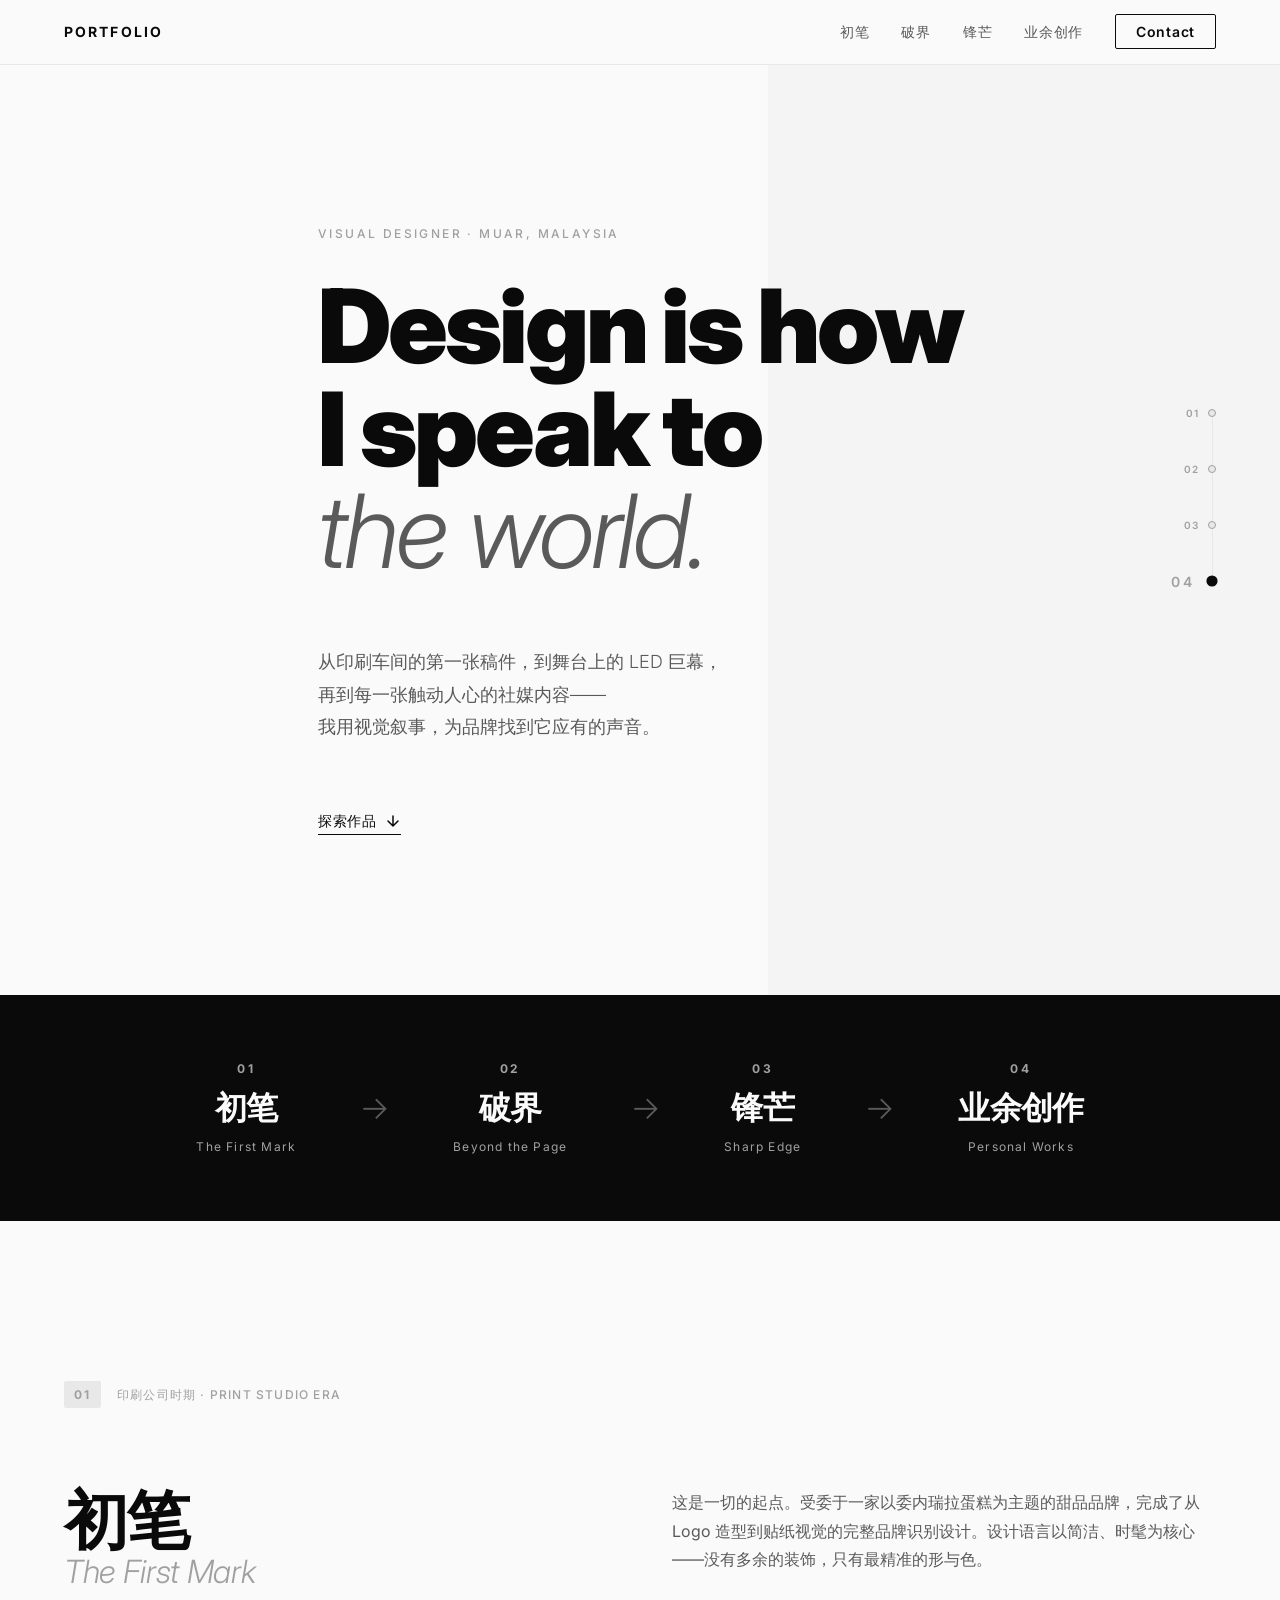
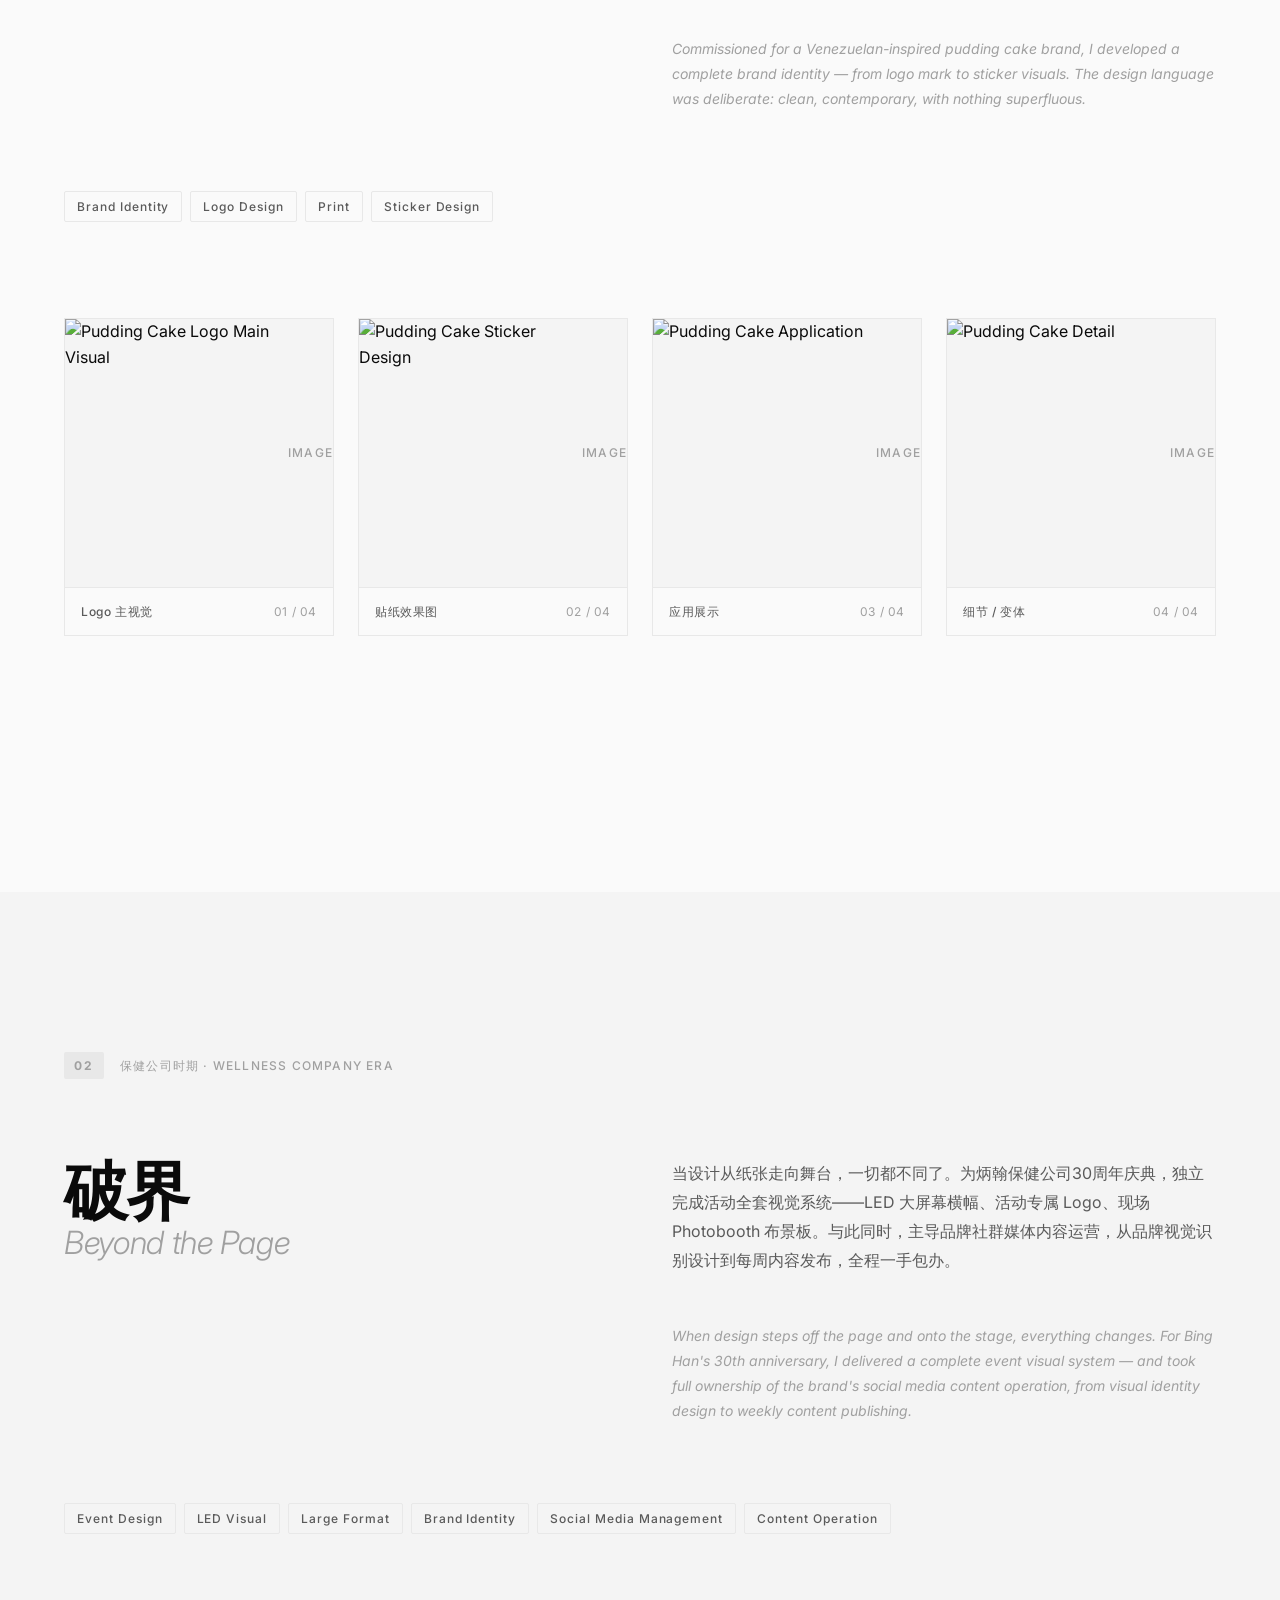
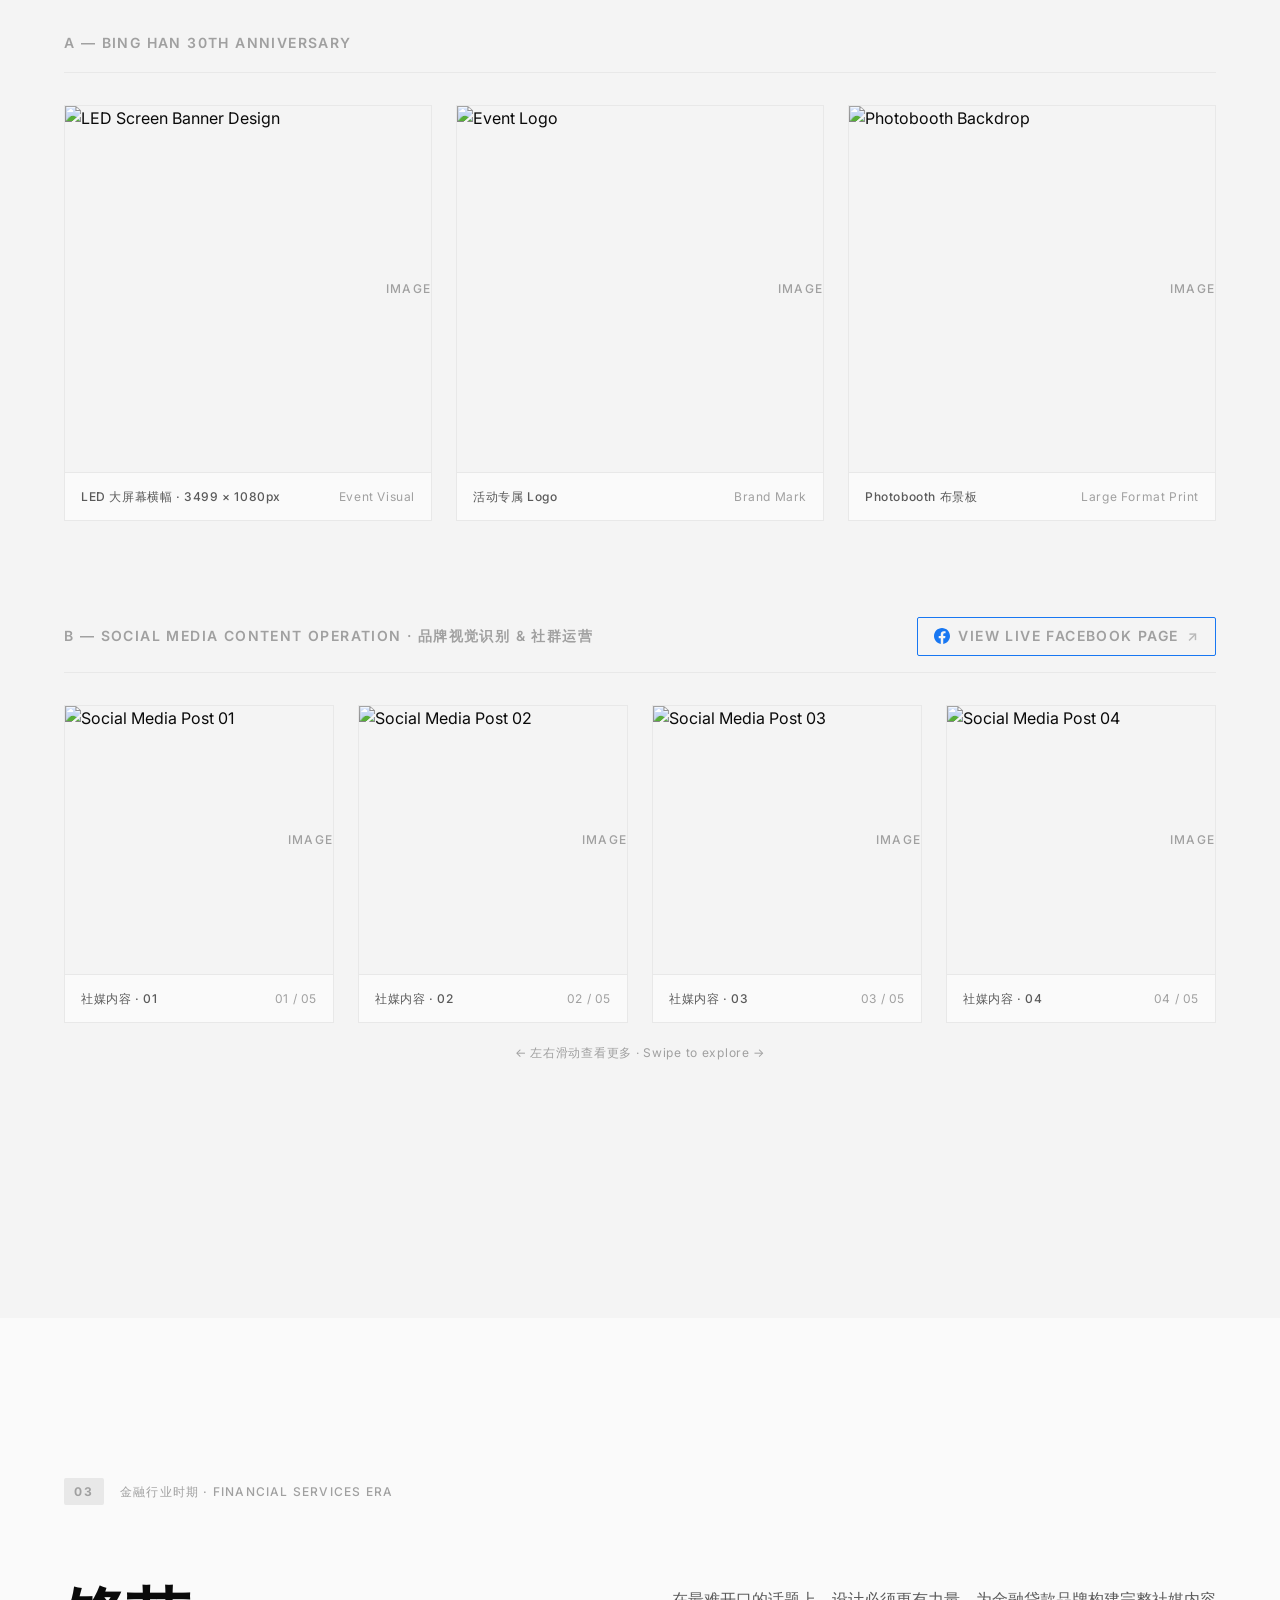
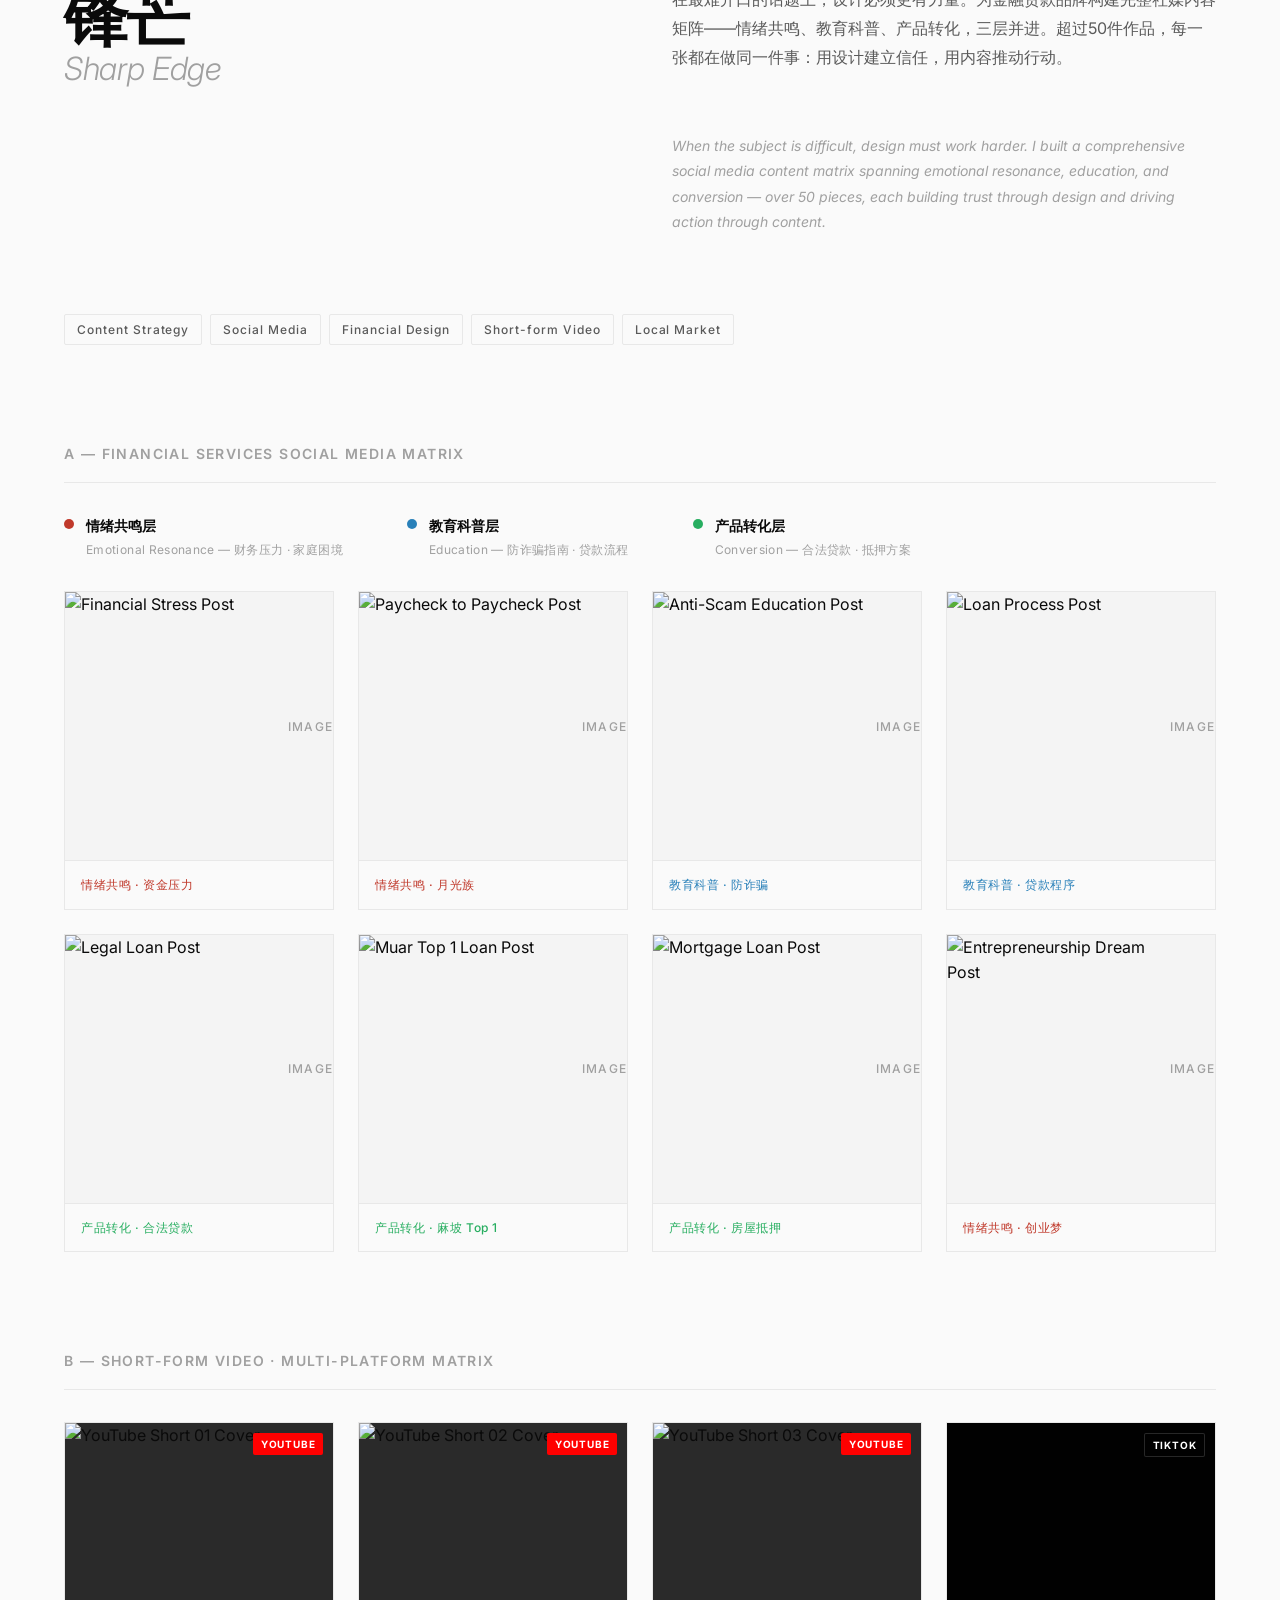
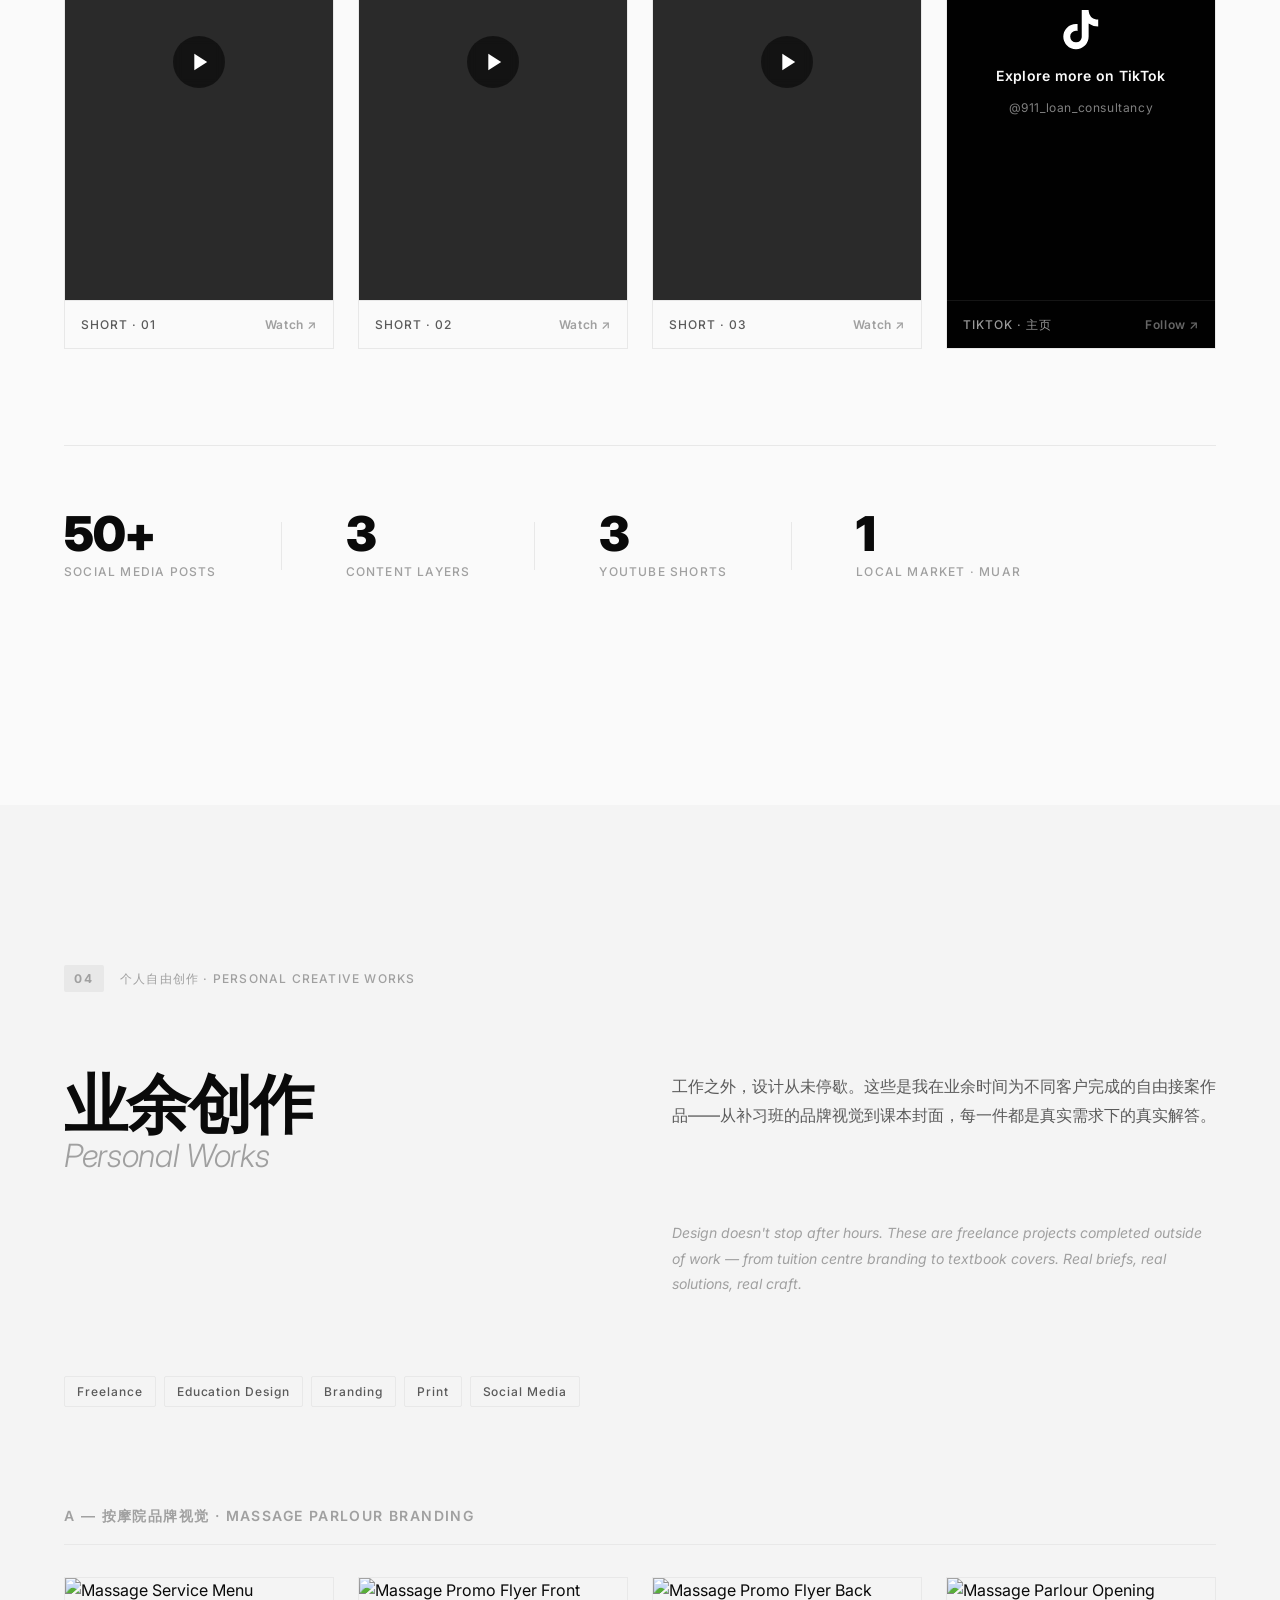
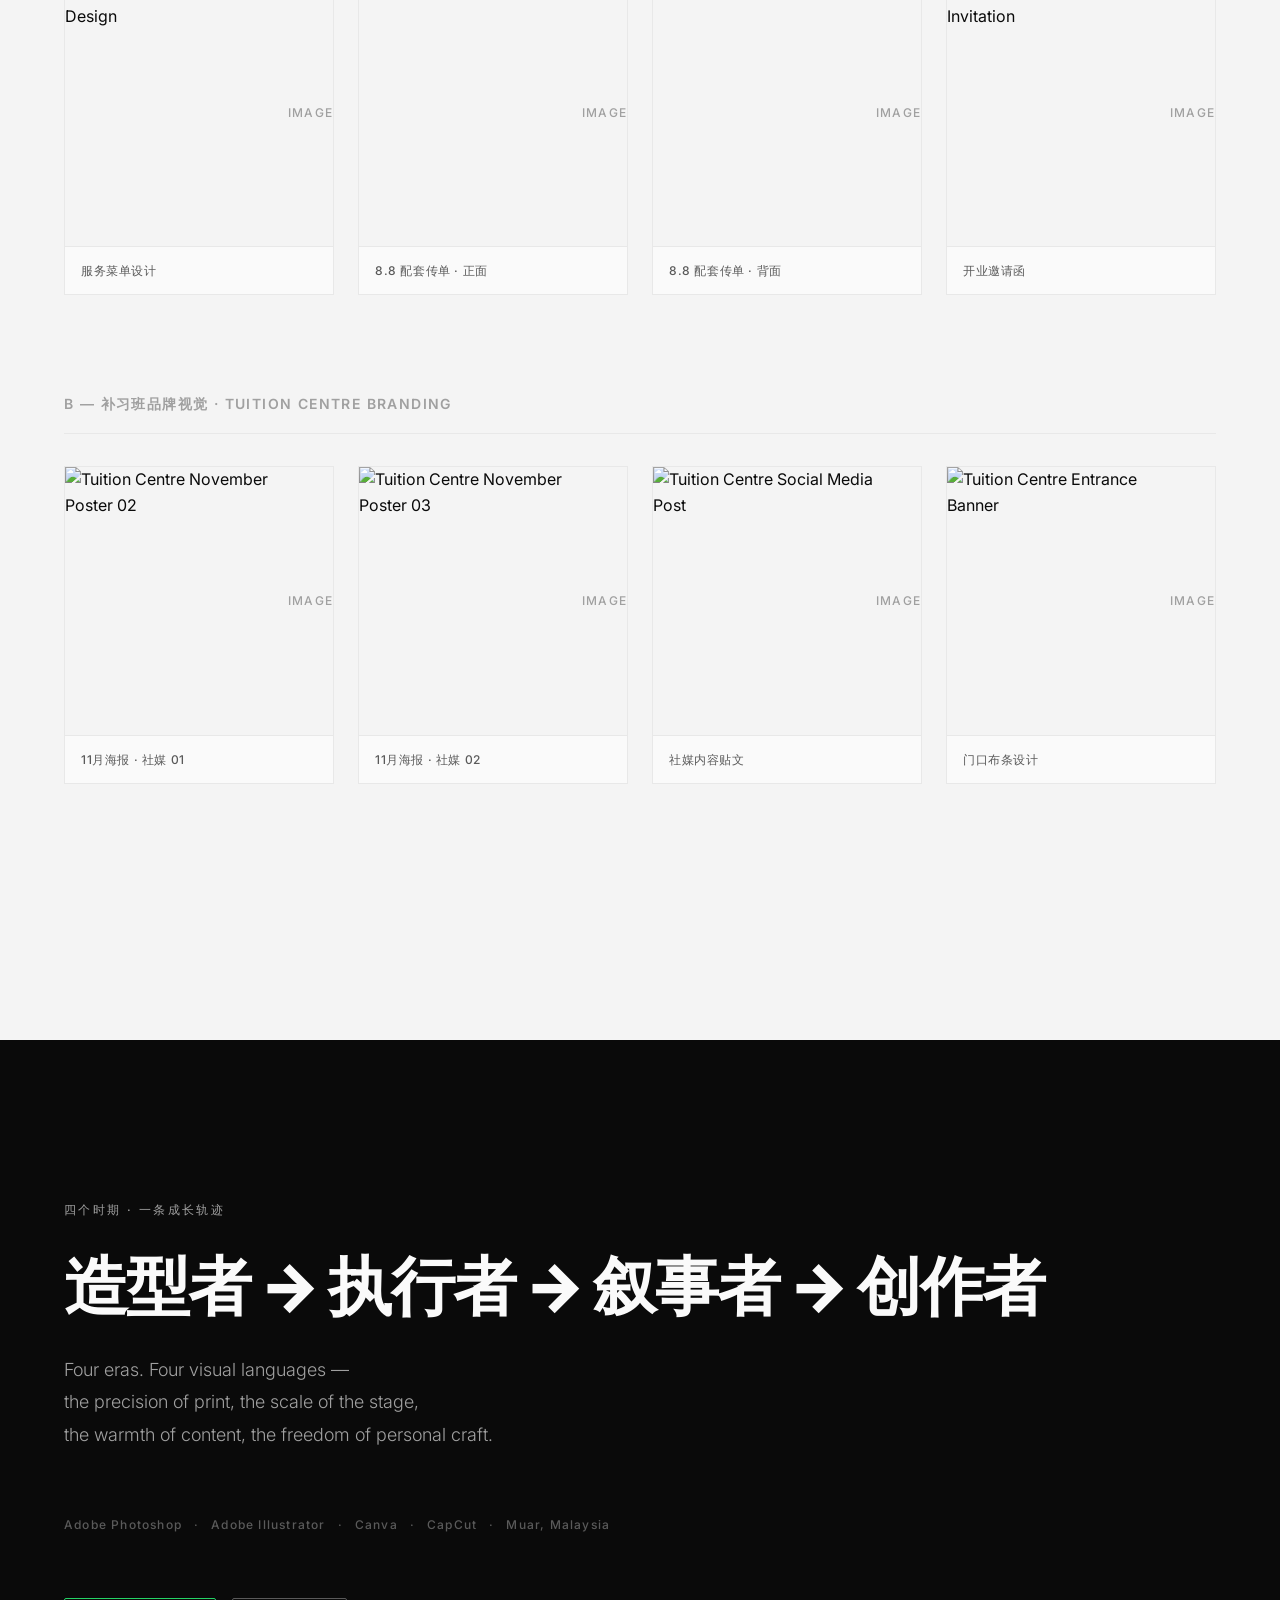
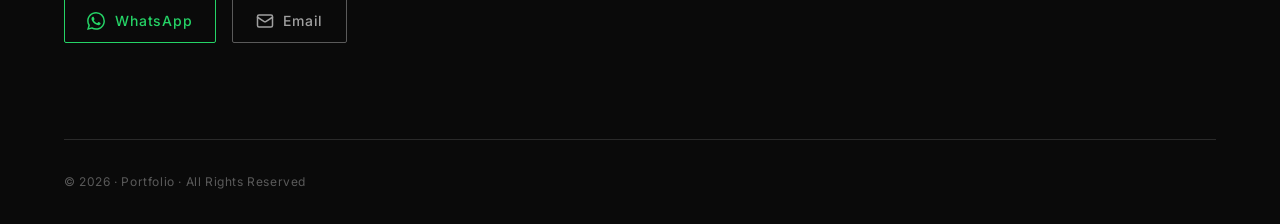
==== commit 65bc4fa1: "fix images" ====
--- a/projects/portfolio_web/index.html
+++ b/projects/portfolio_web/index.html
@@ -120,7 +120,7 @@
     <div class="era__grid era__grid--4">
       <div class="card">
         <div class="card__img-wrap">
-          <img src="../../assets/portfolio/p1/Portfolio pudding cake-01.jpg"
+          <img src="../..assets/portfolio/p1/Portfolio pudding cake-01.jpg"
                alt="Pudding Cake Logo Main Visual"
                loading="lazy"
                onerror="this.parentElement.classList.add('card__img-wrap--placeholder')" />
@@ -132,7 +132,7 @@
       </div>
       <div class="card">
         <div class="card__img-wrap">
-          <img src="../../assets/portfolio/p1/Portfolio pudding cake-02.jpg"
+          <img src="../..assets/portfolio/p1/Portfolio pudding cake-02.jpg"
                alt="Pudding Cake Sticker Design"
                loading="lazy"
                onerror="this.parentElement.classList.add('card__img-wrap--placeholder')" />
@@ -144,7 +144,7 @@
       </div>
       <div class="card">
         <div class="card__img-wrap">
-          <img src="../../assets/portfolio/p1/Portfolio pudding cake-03.jpg"
+          <img src="../..assets/portfolio/p1/Portfolio pudding cake-03.jpg"
                alt="Pudding Cake Application"
                loading="lazy"
                onerror="this.parentElement.classList.add('card__img-wrap--placeholder')" />
@@ -156,7 +156,7 @@
       </div>
       <div class="card">
         <div class="card__img-wrap">
-          <img src="../../assets/portfolio/p1/Portfolio pudding cake-04.jpg"
+          <img src="../..assets/portfolio/p1/Portfolio pudding cake-04.jpg"
                alt="Pudding Cake Detail"
                loading="lazy"
                onerror="this.parentElement.classList.add('card__img-wrap--placeholder')" />
@@ -202,7 +202,7 @@
     <div class="era__grid era__grid--3">
       <div class="card card--wide">
         <div class="card__img-wrap">
-          <img src="../../assets/portfolio/p2/Bing Han 30th Anniversary/Led Screen presentation Design/3499 x 1080-01.png"
+          <img src="../..assets/portfolio/p2/Bing Han 30th Anniversary/Led Screen presentation Design/3499 x 1080-01.png"
                alt="LED Screen Banner Design"
                loading="lazy"
                onerror="this.parentElement.classList.add('card__img-wrap--placeholder')" />
@@ -214,7 +214,7 @@
       </div>
       <div class="card">
         <div class="card__img-wrap">
-          <img src="../../assets/portfolio/p2/Bing Han 30th Anniversary/Led Screen presentation Design/LED Screen Logo-01.png"
+          <img src="../..assets/portfolio/p2/Bing Han 30th Anniversary/Led Screen presentation Design/LED Screen Logo-01.png"
                alt="Event Logo"
                loading="lazy"
                onerror="this.parentElement.classList.add('card__img-wrap--placeholder')" />
@@ -226,7 +226,7 @@
       </div>
       <div class="card">
         <div class="card__img-wrap">
-          <img src="../../assets/portfolio/p2/Bing Han 30th Anniversary/Photobooth Design/布景板-01-01.jpg"
+          <img src="../..assets/portfolio/p2/Bing Han 30th Anniversary/Photobooth Design/布景板-01-01.jpg"
                alt="Photobooth Backdrop"
                loading="lazy"
                onerror="this.parentElement.classList.add('card__img-wrap--placeholder')" />
@@ -259,7 +259,7 @@
 
         <div class="carousel-slide">
           <div class="carousel-img-wrap">
-            <img src="../../assets/portfolio/p2/Social Media Post/1.jpg"
+            <img src="../..assets/portfolio/p2/Social Media Post/1.jpg"
                  alt="Social Media Post 01"
                  loading="lazy"
                  onerror="this.parentElement.classList.add('carousel-img-wrap--placeholder')" />
@@ -272,7 +272,7 @@
 
         <div class="carousel-slide">
           <div class="carousel-img-wrap">
-            <img src="../../assets/portfolio/p2/Social Media Post/2.jpeg"
+            <img src="../..assets/portfolio/p2/Social Media Post/2.jpeg"
                  alt="Social Media Post 02"
                  loading="lazy"
                  onerror="this.parentElement.classList.add('carousel-img-wrap--placeholder')" />
@@ -285,7 +285,7 @@
 
         <div class="carousel-slide">
           <div class="carousel-img-wrap">
-            <img src="../../assets/portfolio/p2/Social Media Post/3.jpeg"
+            <img src="../..assets/portfolio/p2/Social Media Post/3.jpeg"
                  alt="Social Media Post 03"
                  loading="lazy"
                  onerror="this.parentElement.classList.add('carousel-img-wrap--placeholder')" />
@@ -298,7 +298,7 @@
 
         <div class="carousel-slide">
           <div class="carousel-img-wrap">
-            <img src="../../assets/portfolio/p2/Social Media Post/4.jpeg"
+            <img src="../..assets/portfolio/p2/Social Media Post/4.jpeg"
                  alt="Social Media Post 04"
                  loading="lazy"
                  onerror="this.parentElement.classList.add('carousel-img-wrap--placeholder')" />
@@ -311,7 +311,7 @@
 
         <div class="carousel-slide">
           <div class="carousel-img-wrap">
-            <img src="../../assets/portfolio/p2/Social Media Post/5.jpeg"
+            <img src="../..assets/portfolio/p2/Social Media Post/5.jpeg"
                  alt="Social Media Post 05"
                  loading="lazy"
                  onerror="this.parentElement.classList.add('carousel-img-wrap--placeholder')" />
@@ -387,7 +387,7 @@
     <div class="era__grid era__grid--4">
       <div class="card">
         <div class="card__img-wrap">
-          <img src="../../assets/portfolio/p3/Social Media Post/压力源于资金不足-01-01.jpg"
+          <img src="../..assets/portfolio/p3/Social Media Post/压力源于资金不足-01-01.jpg"
                alt="Financial Stress Post"
                loading="lazy"
                onerror="this.parentElement.classList.add('card__img-wrap--placeholder')" />
@@ -398,7 +398,7 @@
       </div>
       <div class="card">
         <div class="card__img-wrap">
-          <img src="../../assets/portfolio/p3/Social Media Post/才出粮就没钱-01.jpg"
+          <img src="../..assets/portfolio/p3/Social Media Post/才出粮就没钱-01.jpg"
                alt="Paycheck to Paycheck Post"
                loading="lazy"
                onerror="this.parentElement.classList.add('card__img-wrap--placeholder')" />
@@ -409,7 +409,7 @@
       </div>
       <div class="card">
         <div class="card__img-wrap">
-          <img src="../../assets/portfolio/p3/Social Media Post/提防诈骗-01.jpg"
+          <img src="../..assets/portfolio/p3/Social Media Post/提防诈骗-01.jpg"
                alt="Anti-Scam Education Post"
                loading="lazy"
                onerror="this.parentElement.classList.add('card__img-wrap--placeholder')" />
@@ -420,7 +420,7 @@
       </div>
       <div class="card">
         <div class="card__img-wrap">
-          <img src="../../assets/portfolio/p3/Social Media Post/贷款程序-01.jpg"
+          <img src="../..assets/portfolio/p3/Social Media Post/贷款程序-01.jpg"
                alt="Loan Process Post"
                loading="lazy"
                onerror="this.parentElement.classList.add('card__img-wrap--placeholder')" />
@@ -431,7 +431,7 @@
       </div>
       <div class="card">
         <div class="card__img-wrap">
-          <img src="../../assets/portfolio/p3/Social Media Post/正规合法贷款-01.jpg"
+          <img src="../..assets/portfolio/p3/Social Media Post/正规合法贷款-01.jpg"
                alt="Legal Loan Post"
                loading="lazy"
                onerror="this.parentElement.classList.add('card__img-wrap--placeholder')" />
@@ -442,7 +442,7 @@
       </div>
       <div class="card">
         <div class="card__img-wrap">
-          <img src="../../assets/portfolio/p3/Social Media Post/麻坡top1合法贷款-09.jpg"
+          <img src="../..assets/portfolio/p3/Social Media Post/麻坡top1合法贷款-09.jpg"
                alt="Muar Top 1 Loan Post"
                loading="lazy"
                onerror="this.parentElement.classList.add('card__img-wrap--placeholder')" />
@@ -453,7 +453,7 @@
       </div>
       <div class="card">
         <div class="card__img-wrap">
-          <img src="../../assets/portfolio/p3/Social Media Post/房子抵押贷款系列-01.jpg"
+          <img src="../..assets/portfolio/p3/Social Media Post/房子抵押贷款系列-01.jpg"
                alt="Mortgage Loan Post"
                loading="lazy"
                onerror="this.parentElement.classList.add('card__img-wrap--placeholder')" />
@@ -464,7 +464,7 @@
       </div>
       <div class="card">
         <div class="card__img-wrap">
-          <img src="../../assets/portfolio/p3/Social Media Post/创业梦叮咚-01.jpg"
+          <img src="../..assets/portfolio/p3/Social Media Post/创业梦叮咚-01.jpg"
                alt="Entrepreneurship Dream Post"
                loading="lazy"
                onerror="this.parentElement.classList.add('card__img-wrap--placeholder')" />
@@ -487,7 +487,7 @@
          target="_blank" rel="noopener noreferrer"
          aria-label="Watch YouTube Short 01">
         <div class="shorts-frame">
-          <img src="../../assets/portfolio/p3/Shorts Cover/Cover Pic For link 1.jpg"
+          <img src="../..assets/portfolio/p3/Shorts Cover/Cover Pic For link 1.jpg"
                alt="YouTube Short 01 Cover"
                loading="lazy"
                onerror="this.parentElement.classList.add('shorts-frame--placeholder')" />
@@ -510,7 +510,7 @@
          target="_blank" rel="noopener noreferrer"
          aria-label="Watch YouTube Short 02">
         <div class="shorts-frame">
-          <img src="../../assets/portfolio/p3/Shorts Cover/Cover Pic For link 2.jpg"
+          <img src="../..assets/portfolio/p3/Shorts Cover/Cover Pic For link 2.jpg"
                alt="YouTube Short 02 Cover"
                loading="lazy"
                onerror="this.parentElement.classList.add('shorts-frame--placeholder')" />
@@ -533,7 +533,7 @@
          target="_blank" rel="noopener noreferrer"
          aria-label="Watch YouTube Short 03">
         <div class="shorts-frame">
-          <img src="../../assets/portfolio/p3/Shorts Cover/Cover Pic For link 3.jpg"
+          <img src="../..assets/portfolio/p3/Shorts Cover/Cover Pic For link 3.jpg"
                alt="YouTube Short 03 Cover"
                loading="lazy"
                onerror="this.parentElement.classList.add('shorts-frame--placeholder')" />
@@ -629,7 +629,7 @@
     <div class="era__grid era__grid--4">
       <div class="card">
         <div class="card__img-wrap">
-          <img src="../../assets/portfolio/p4/业余设计/按摩服务menu.jpg"
+          <img src="../..assets/portfolio/p4/业余设计/按摩服务menu.jpg"
                alt="Massage Service Menu Design"
                loading="lazy"
                onerror="this.parentElement.classList.add('card__img-wrap--placeholder')" />
@@ -640,7 +640,7 @@
       </div>
       <div class="card">
         <div class="card__img-wrap">
-          <img src="../../assets/portfolio/p4/业余设计/按摩院8.8 配套传单 Front.jpg"
+          <img src="../..assets/portfolio/p4/业余设计/按摩院8.8 配套传单 Front.jpg"
                alt="Massage Promo Flyer Front"
                loading="lazy"
                onerror="this.parentElement.classList.add('card__img-wrap--placeholder')" />
@@ -651,7 +651,7 @@
       </div>
       <div class="card">
         <div class="card__img-wrap">
-          <img src="../../assets/portfolio/p4/业余设计/按摩院8.8 配套传单 Back.jpg"
+          <img src="../..assets/portfolio/p4/业余设计/按摩院8.8 配套传单 Back.jpg"
                alt="Massage Promo Flyer Back"
                loading="lazy"
                onerror="this.parentElement.classList.add('card__img-wrap--placeholder')" />
@@ -662,7 +662,7 @@
       </div>
       <div class="card">
         <div class="card__img-wrap">
-          <img src="../../assets/portfolio/p4/业余设计/按摩院开业邀请函.jpg"
+          <img src="../..assets/portfolio/p4/业余设计/按摩院开业邀请函.jpg"
                alt="Massage Parlour Opening Invitation"
                loading="lazy"
                onerror="this.parentElement.classList.add('card__img-wrap--placeholder')" />
@@ -680,7 +680,7 @@
     <div class="era__grid era__grid--4">
       <div class="card">
         <div class="card__img-wrap">
-          <img src="../../assets/portfolio/p4/业余设计/补习班 11月海报-社媒Post 02.jpg"
+          <img src="../..assets/portfolio/p4/业余设计/补习班 11月海报-社媒Post 02.jpg"
                alt="Tuition Centre November Poster 02"
                loading="lazy"
                onerror="this.parentElement.classList.add('card__img-wrap--placeholder')" />
@@ -691,7 +691,7 @@
       </div>
       <div class="card">
         <div class="card__img-wrap">
-          <img src="../../assets/portfolio/p4/业余设计/补习班 11月海报-社媒Post 03.jpg"
+          <img src="../..assets/portfolio/p4/业余设计/补习班 11月海报-社媒Post 03.jpg"
                alt="Tuition Centre November Poster 03"
                loading="lazy"
                onerror="this.parentElement.classList.add('card__img-wrap--placeholder')" />
@@ -702,7 +702,7 @@
       </div>
       <div class="card">
         <div class="card__img-wrap">
-          <img src="../../assets/portfolio/p4/业余设计/补习班社媒Post.jpg"
+          <img src="../..assets/portfolio/p4/业余设计/补习班社媒Post.jpg"
                alt="Tuition Centre Social Media Post"
                loading="lazy"
                onerror="this.parentElement.classList.add('card__img-wrap--placeholder')" />
@@ -713,7 +713,7 @@
       </div>
       <div class="card">
         <div class="card__img-wrap">
-          <img src="../../assets/portfolio/p4/业余设计/门口布条-01.jpg"
+          <img src="../..assets/portfolio/p4/业余设计/门口布条-01.jpg"
                alt="Tuition Centre Entrance Banner"
                loading="lazy"
                onerror="this.parentElement.classList.add('card__img-wrap--placeholder')" />
